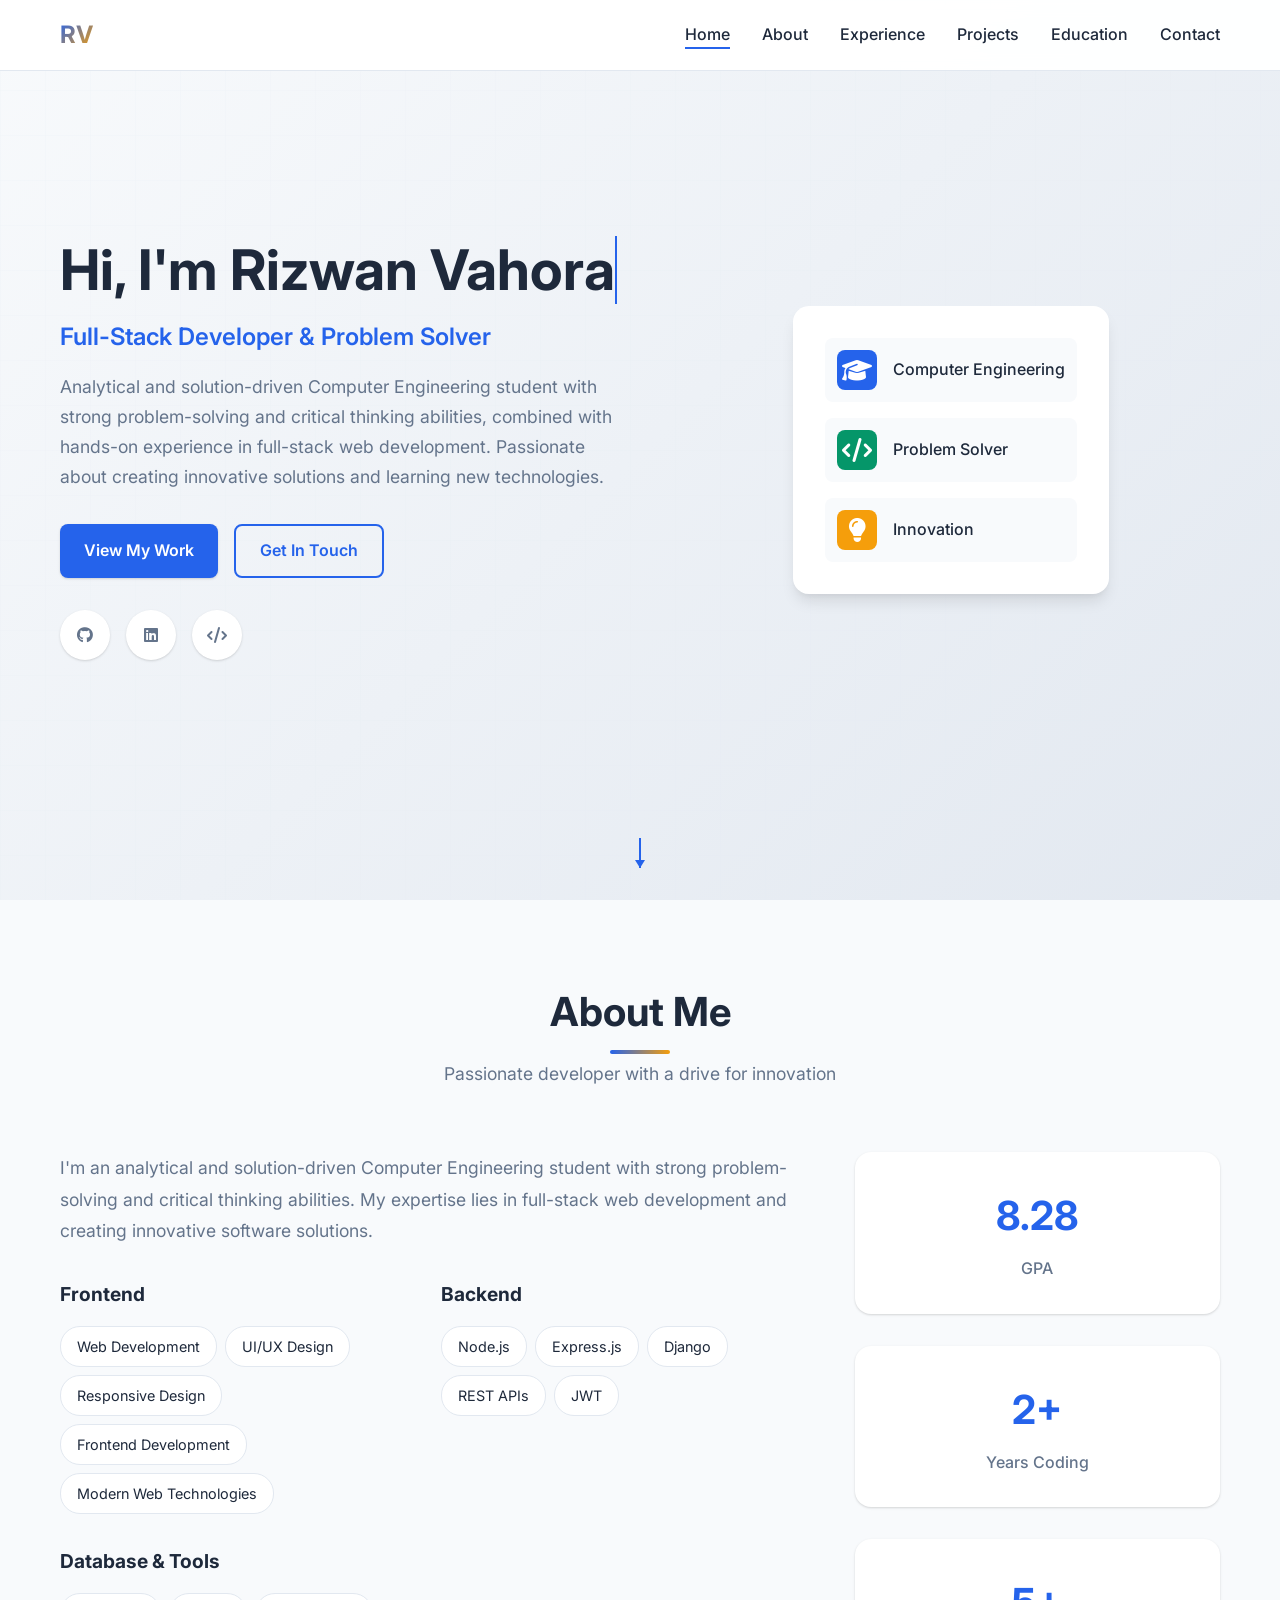
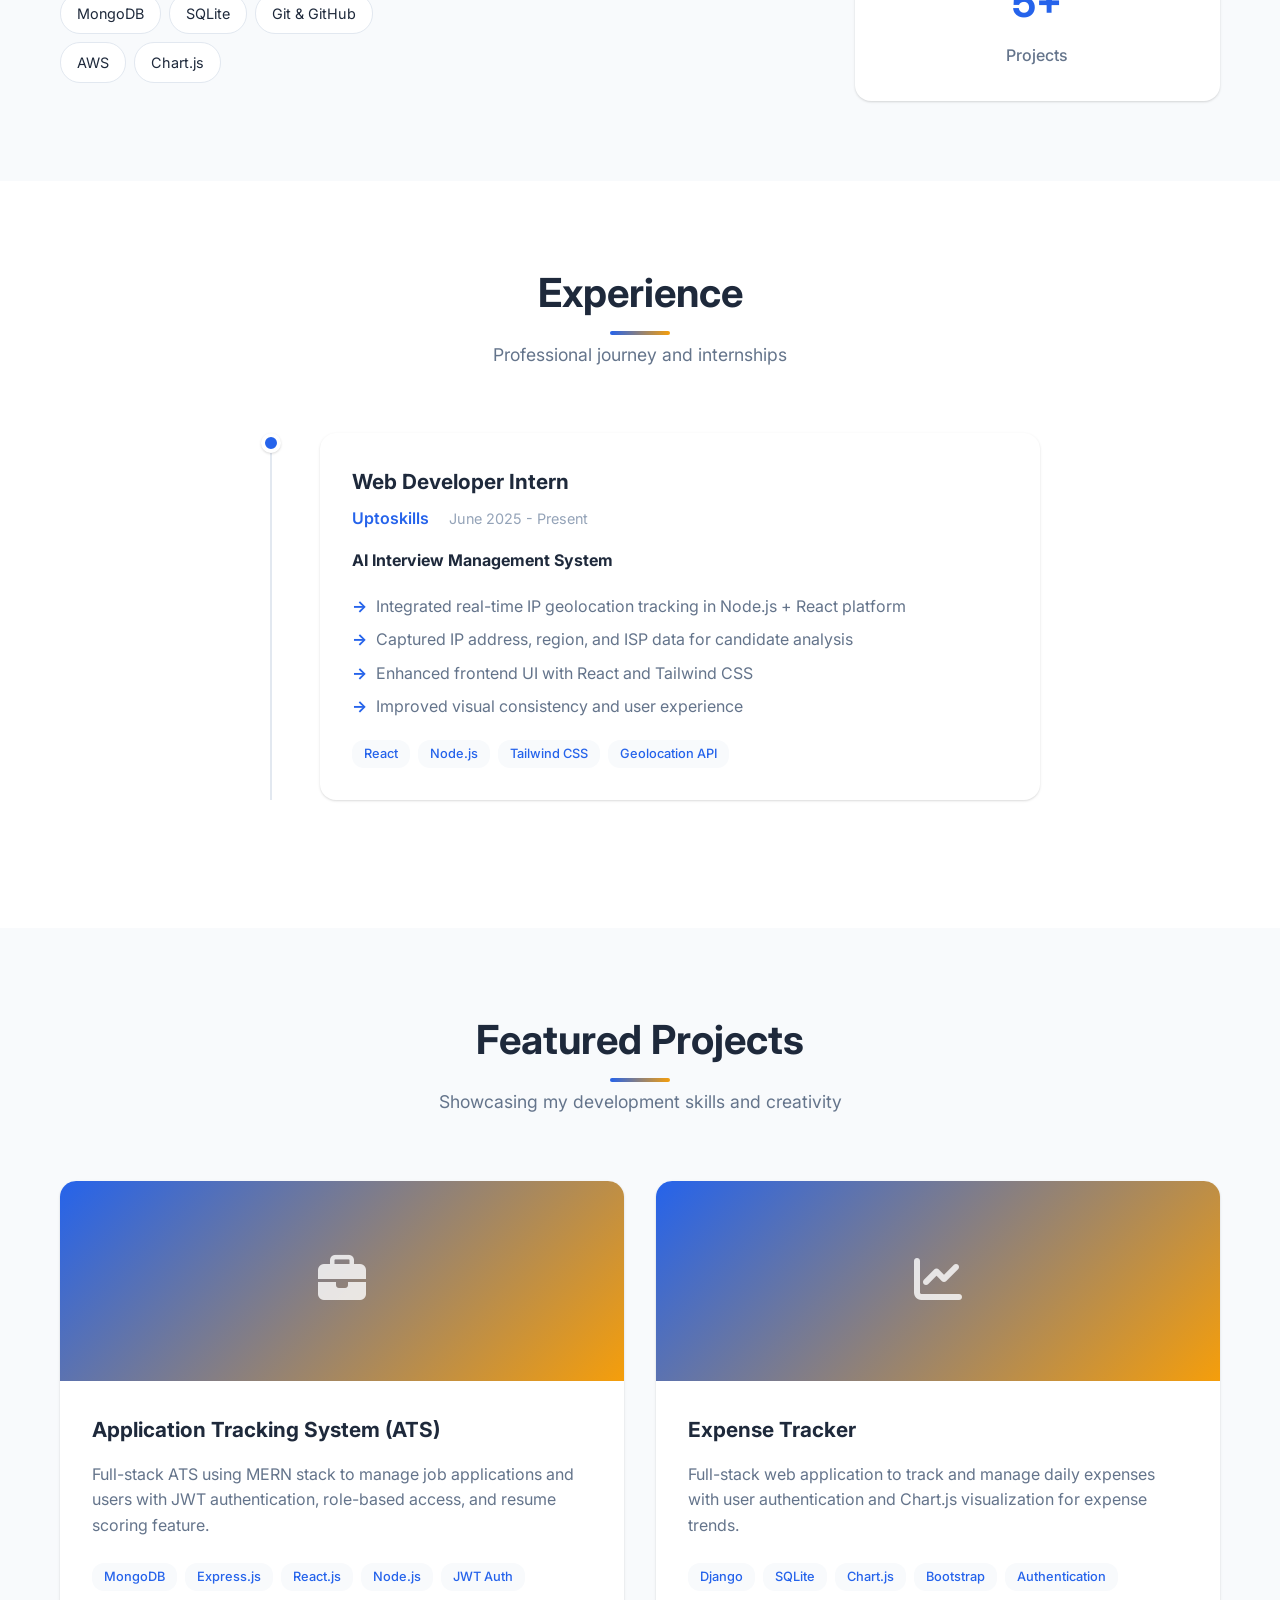
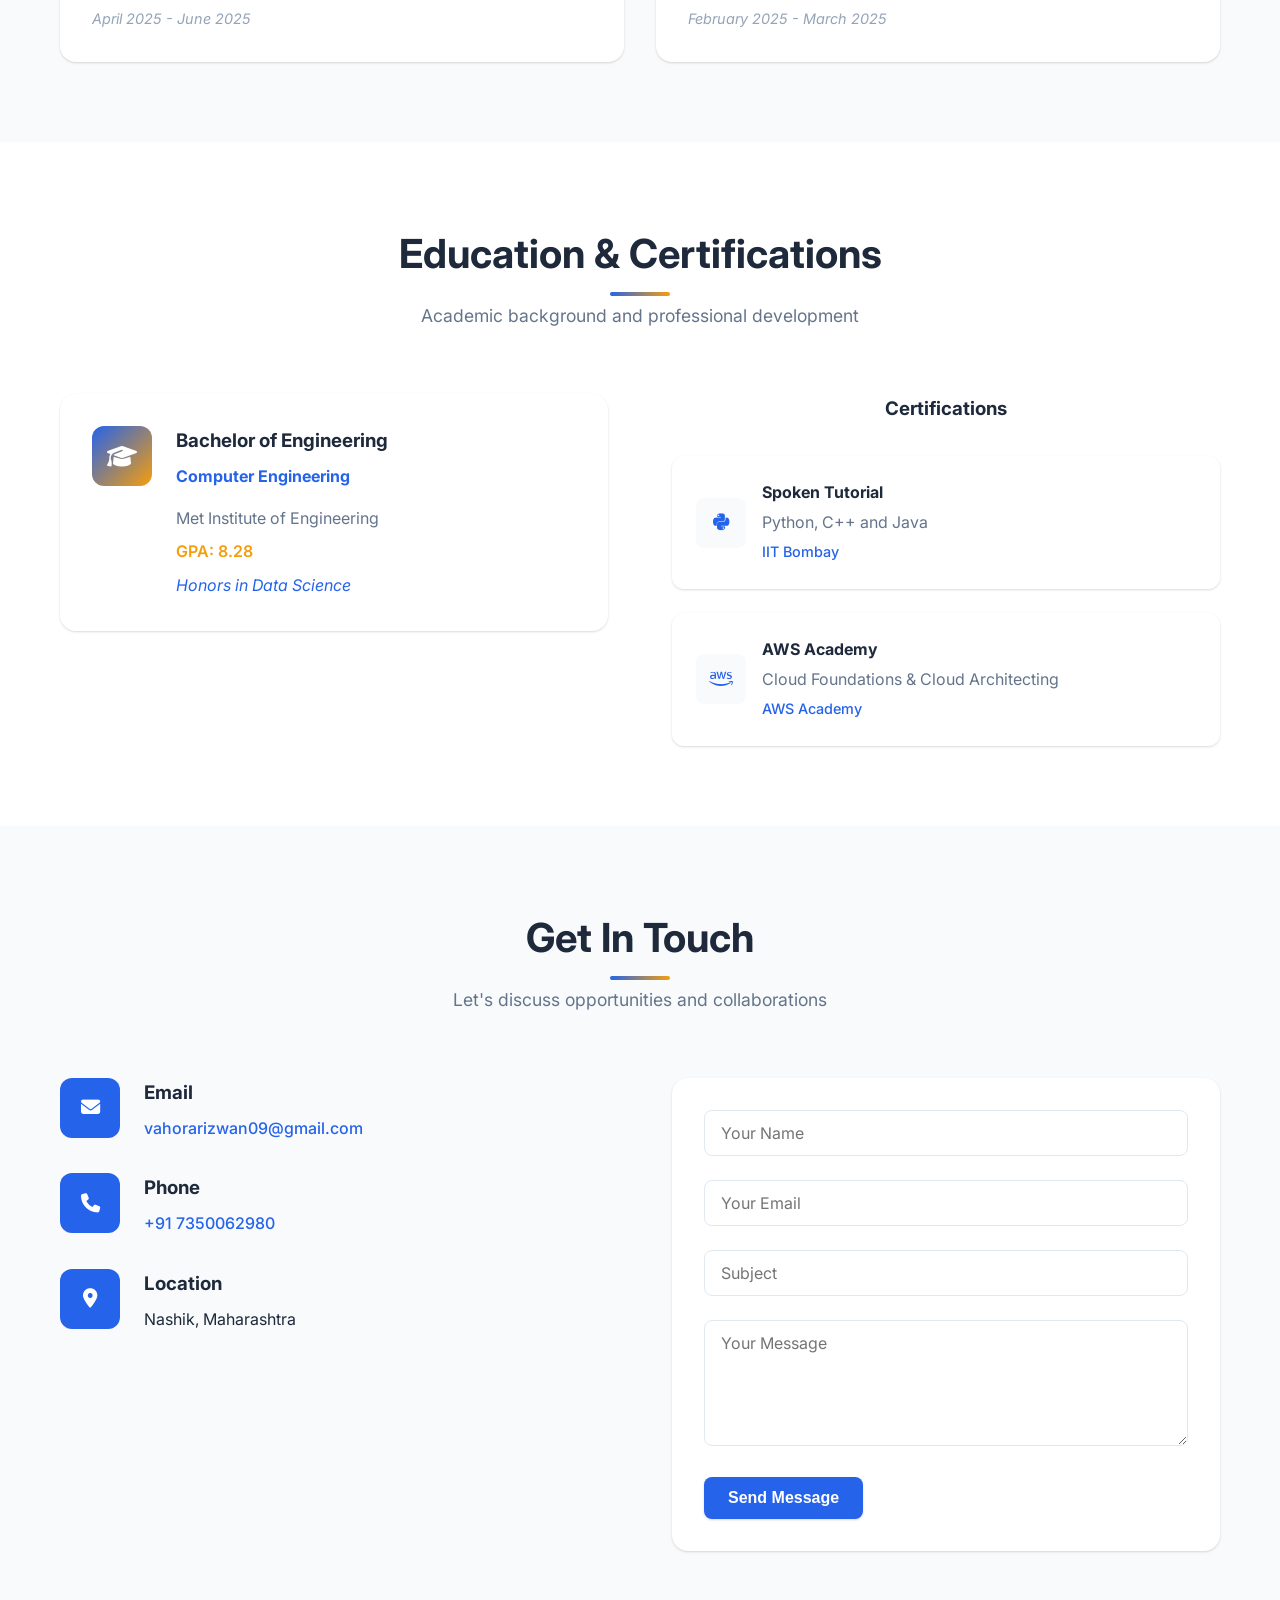
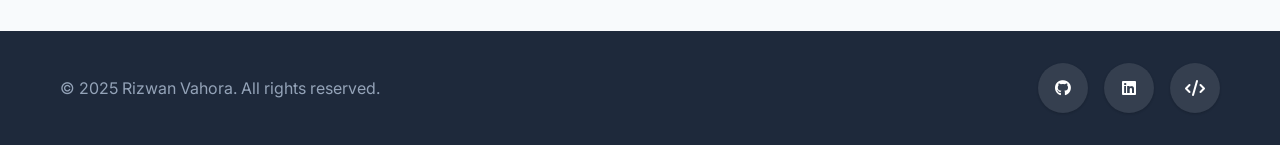
==== index.html @ 58041f6b "Portfolio" ====
<!DOCTYPE html>
<html lang="en">
<head>
    <meta charset="UTF-8">
    <meta name="viewport" content="width=device-width, initial-scale=1.0">
    <title>Rizwan Vahora - Portfolio</title>
    <link rel="stylesheet" href="styles.css">
    <link href="https://cdnjs.cloudflare.com/ajax/libs/font-awesome/6.4.0/css/all.min.css" rel="stylesheet">
    <link href="https://fonts.googleapis.com/css2?family=Inter:wght@300;400;500;600;700&display=swap" rel="stylesheet">
</head>
<body>
    <!-- Navigation -->
    <nav class="navbar" id="navbar">
        <div class="nav-container">
            <div class="nav-logo">
                <span class="logo-text">RV</span>
            </div>
            <ul class="nav-menu" id="nav-menu">
                <li><a href="#hero" class="nav-link">Home</a></li>
                <li><a href="#about" class="nav-link">About</a></li>
                <li><a href="#experience" class="nav-link">Experience</a></li>
                <li><a href="#projects" class="nav-link">Projects</a></li>
                <li><a href="#education" class="nav-link">Education</a></li>
                <li><a href="#contact" class="nav-link">Contact</a></li>
            </ul>
            <div class="hamburger" id="hamburger">
                <span></span>
                <span></span>
                <span></span>
            </div>
        </div>
    </nav>

    <!-- Hero Section -->
    <section id="hero" class="hero">
        <div class="hero-container">
            <div class="hero-content">
                <h1 class="hero-title">
                    <span class="typing-animation">Hi, I'm Rizwan Vahora</span>
                </h1>
                <p class="hero-subtitle">Full-Stack Developer & Problem Solver</p>
                <p class="hero-description">
                    Analytical and solution-driven Computer Engineering student with strong problem-solving and critical thinking abilities, combined with hands-on experience in full-stack web development. Passionate about creating innovative solutions and learning new technologies.
                </p>
                <div class="hero-buttons">
                    <a href="#projects" class="btn btn-primary">View My Work</a>
                    <a href="#contact" class="btn btn-secondary">Get In Touch</a>
                </div>
                <div class="hero-social">
                    <a href="https://github.com/Rprog-06" target="_blank" class="social-link">
                        <i class="fab fa-github"></i>
                    </a>
                    <a href="https://linkedin.com/in/rizwan-vahora-268037298" target="_blank" class="social-link">
                        <i class="fab fa-linkedin"></i>
                    </a>
                    <a href="https://leetcode.com/u/Rizwan2004/" target="_blank" class="social-link">
                        <i class="fas fa-code"></i>
                    </a>
                </div>
            </div>
            <div class="hero-visual">
                <div class="floating-card">
                    <div class="card-content">
                        <div class="achievement-item">
                            <span class="achievement-icon">
                                <i class="fas fa-graduation-cap"></i>
                            </span>
                            <span>Computer Engineering</span>
                        </div>
                        <div class="achievement-item">
                            <span class="achievement-icon">
                                <i class="fas fa-code"></i>
                            </span>
                            <span>Problem Solver</span>
                        </div>
                        <div class="achievement-item">
                            <span class="achievement-icon">
                                <i class="fas fa-lightbulb"></i>
                            </span>
                            <span>Innovation</span>
                        </div>
                    </div>
                </div>
            </div>
        </div>
        <div class="scroll-indicator">
            <div class="scroll-arrow"></div>
        </div>
    </section>

    <!-- About Section -->
    <section id="about" class="about">
        <div class="container">
            <div class="section-header">
                <h2 class="section-title">About Me</h2>
                <p class="section-subtitle">Passionate developer with a drive for innovation</p>
            </div>
            <div class="about-content">
                <div class="about-text">
                    <p class="about-description">
                        I'm an analytical and solution-driven Computer Engineering student with strong 
                        problem-solving and critical thinking abilities. My expertise lies in full-stack 
                        web development and creating innovative software solutions.
                    </p>
                    <div class="skills-grid">
                        <div class="skill-category">
                            <h3>Frontend</h3>
                            <div class="skill-tags">
                                <span class="skill-tag">Web Development</span>
                                <span class="skill-tag">UI/UX Design</span>
                                <span class="skill-tag">Responsive Design</span>
                                <span class="skill-tag">Frontend Development</span>
                                <span class="skill-tag">Modern Web Technologies</span>
                            </div>
                        </div>
                        <div class="skill-category">
                            <h3>Backend</h3>
                            <div class="skill-tags">
                                <span class="skill-tag">Node.js</span>
                                <span class="skill-tag">Express.js</span>
                                <span class="skill-tag">Django</span>
                                <span class="skill-tag">REST APIs</span>
                                <span class="skill-tag">JWT</span>
                            </div>
                        </div>
                        <div class="skill-category">
                            <h3>Database & Tools</h3>
                            <div class="skill-tags">
                                <span class="skill-tag">MongoDB</span>
                                <span class="skill-tag">SQLite</span>
                                <span class="skill-tag">Git & GitHub</span>
                                <span class="skill-tag">AWS</span>
                                <span class="skill-tag">Chart.js</span>
                            </div>
                        </div>
                    </div>
                </div>
                <div class="about-stats">
                    <div class="stat-item">
                        <div class="stat-number">8.28</div>
                        <div class="stat-label">GPA</div>
                    </div>
                    <div class="stat-item">
                        <div class="stat-number">2+</div>
                        <div class="stat-label">Years Coding</div>
                    </div>
                    <div class="stat-item">
                        <div class="stat-number">5+</div>
                        <div class="stat-label">Projects</div>
                    </div>
                </div>
            </div>
        </div>
    </section>

    <!-- Experience Section -->
    <section id="experience" class="experience">
        <div class="container">
            <div class="section-header">
                <h2 class="section-title">Experience</h2>
                <p class="section-subtitle">Professional journey and internships</p>
            </div>
            <div class="timeline">
                <div class="timeline-item">
                    <div class="timeline-dot"></div>
                    <div class="timeline-content">
                        <div class="timeline-header">
                            <h3>Web Developer Intern</h3>
                            <span class="timeline-company">Uptoskills</span>
                            <span class="timeline-date">June 2025 - Present</span>
                        </div>
                        <div class="timeline-project">
                            <h4>AI Interview Management System</h4>
                            <ul class="timeline-achievements">
                                <li>Integrated real-time IP geolocation tracking in Node.js + React platform</li>
                                <li>Captured IP address, region, and ISP data for candidate analysis</li>
                                <li>Enhanced frontend UI with React and Tailwind CSS</li>
                                <li>Improved visual consistency and user experience</li>
                            </ul>
                        </div>
                        <div class="timeline-tech">
                            <span class="tech-tag">React</span>
                            <span class="tech-tag">Node.js</span>
                            <span class="tech-tag">Tailwind CSS</span>
                            <span class="tech-tag">Geolocation API</span>
                        </div>
                    </div>
                </div>
            </div>
        </div>
    </section>

    <!-- Projects Section -->
    <section id="projects" class="projects">
        <div class="container">
            <div class="section-header">
                <h2 class="section-title">Featured Projects</h2>
                <p class="section-subtitle">Showcasing my development skills and creativity</p>
            </div>
            <div class="projects-grid">
                <div class="project-card">
                    <div class="project-image">
                        <div class="project-overlay">
                            <div class="project-links">
                                <a href="https://github.com/Rprog-06/ATS-MERN-PROJECT" target="_blank" class="project-link">
                                    <i class="fab fa-github"></i>
                                </a>
                                <a href="#" class="project-link">
                                    <i class="fas fa-external-link-alt"></i>
                                </a>
                            </div>
                        </div>
                        <div class="project-placeholder">
                            <i class="fas fa-briefcase"></i>
                        </div>
                    </div>
                    <div class="project-content">
                        <h3 class="project-title">Application Tracking System (ATS)</h3>
                        <p class="project-description">
                            Full-stack ATS using MERN stack to manage job applications and users with 
                            JWT authentication, role-based access, and resume scoring feature.
                        </p>
                        <div class="project-features">
                            <span class="feature-tag">MongoDB</span>
                            <span class="feature-tag">Express.js</span>
                            <span class="feature-tag">React.js</span>
                            <span class="feature-tag">Node.js</span>
                            <span class="feature-tag">JWT Auth</span>
                        </div>
                        <div class="project-date">April 2025 - June 2025</div>
                    </div>
                </div>

                <div class="project-card">
                    <div class="project-image">
                        <div class="project-overlay">
                            <div class="project-links">
                                <a href="https://github.com/Rprog-06/Expense-Tracker" target="_blank" class="project-link">
                                    <i class="fab fa-github"></i>
                                </a>
                                <a href="#" class="project-link">
                                    <i class="fas fa-external-link-alt"></i>
                                </a>
                            </div>
                        </div>
                        <div class="project-placeholder">
                            <i class="fas fa-chart-line"></i>
                        </div>
                    </div>
                    <div class="project-content">
                        <h3 class="project-title">Expense Tracker</h3>
                        <p class="project-description">
                            Full-stack web application to track and manage daily expenses with user 
                            authentication and Chart.js visualization for expense trends.
                        </p>
                        <div class="project-features">
                            <span class="feature-tag">Django</span>
                            <span class="feature-tag">SQLite</span>
                            <span class="feature-tag">Chart.js</span>
                            <span class="feature-tag">Bootstrap</span>
                            <span class="feature-tag">Authentication</span>
                        </div>
                        <div class="project-date">February 2025 - March 2025</div>
                    </div>
                </div>
            </div>
        </div>
    </section>

    <!-- Education Section -->
    <section id="education" class="education">
        <div class="container">
            <div class="section-header">
                <h2 class="section-title">Education & Certifications</h2>
                <p class="section-subtitle">Academic background and professional development</p>
            </div>
            <div class="education-content">
                <div class="education-main">
                    <div class="education-card">
                        <div class="education-icon">
                            <i class="fas fa-graduation-cap"></i>
                        </div>
                        <div class="education-info">
                            <h3>Bachelor of Engineering</h3>
                            <h4>Computer Engineering</h4>
                            <p class="education-school">Met Institute of Engineering</p>
                            <p class="education-gpa">GPA: 8.28</p>
                            <p class="education-honors">Honors in Data Science</p>
                        </div>
                    </div>
                </div>
                <div class="certifications">
                    <h3>Certifications</h3>
                    <div class="certifications-grid">
                        <div class="cert-item">
                            <div class="cert-icon">
                                <i class="fab fa-python"></i>
                            </div>
                            <div class="cert-info">
                                <h4>Spoken Tutorial</h4>
                                <p>Python, C++ and Java</p>
                                <span class="cert-issuer">IIT Bombay</span>
                            </div>
                        </div>
                        <div class="cert-item">
                            <div class="cert-icon">
                                <i class="fab fa-aws"></i>
                            </div>
                            <div class="cert-info">
                                <h4>AWS Academy</h4>
                                <p>Cloud Foundations & Cloud Architecting</p>
                                <span class="cert-issuer">AWS Academy</span>
                            </div>
                        </div>
                    </div>
                </div>
            </div>
        </div>
    </section>

    <!-- Contact Section -->
    <section id="contact" class="contact">
        <div class="container">
            <div class="section-header">
                <h2 class="section-title">Get In Touch</h2>
                <p class="section-subtitle">Let's discuss opportunities and collaborations</p>
            </div>
            <div class="contact-content">
                <div class="contact-info">
                    <div class="contact-item">
                        <div class="contact-icon">
                            <i class="fas fa-envelope"></i>
                        </div>
                        <div class="contact-details">
                            <h3>Email</h3>
                            <a href="mailto:vahorarizwan09@gmail.com">vahorarizwan09@gmail.com</a>
                        </div>
                    </div>
                    <div class="contact-item">
                        <div class="contact-icon">
                            <i class="fas fa-phone"></i>
                        </div>
                        <div class="contact-details">
                            <h3>Phone</h3>
                            <a href="tel:+917350062980">+91 7350062980</a>
                        </div>
                    </div>
                    <div class="contact-item">
                        <div class="contact-icon">
                            <i class="fas fa-map-marker-alt"></i>
                        </div>
                        <div class="contact-details">
                            <h3>Location</h3>
                            <p>Nashik, Maharashtra</p>
                        </div>
                    </div>
                </div>
                <div class="contact-form">
                    <form id="contactForm">
                        <div class="form-group">
                            <input type="text" id="name" name="name" placeholder="Your Name" required>
                        </div>
                        <div class="form-group">
                            <input type="email" id="email" name="email" placeholder="Your Email" required>
                        </div>
                        <div class="form-group">
                            <input type="text" id="subject" name="subject" placeholder="Subject" required>
                        </div>
                        <div class="form-group">
                            <textarea id="message" name="message" placeholder="Your Message" rows="5" required></textarea>
                        </div>
                        <button type="submit" class="btn btn-primary">Send Message</button>
                    </form>
                </div>
            </div>
        </div>
    </section>

    <!-- Footer -->
    <footer class="footer">
        <div class="container">
            <div class="footer-content">
                <div class="footer-text">
                    <p>&copy; 2025 Rizwan Vahora. All rights reserved.</p>
                </div>
                <div class="footer-social">
                    <a href="https://github.com/Rprog-06" target="_blank" class="social-link">
                        <i class="fab fa-github"></i>
                    </a>
                    <a href="https://linkedin.com/in/rizwan-vahora-268037298" target="_blank" class="social-link">
                        <i class="fab fa-linkedin"></i>
                    </a>
                    <a href="https://leetcode.com/u/Rizwan2004/" target="_blank" class="social-link">
                        <i class="fas fa-code"></i>
                    </a>
                </div>
            </div>
        </div>
    </footer>

    <script src="script.js"></script>
</body>
</html>
---- styles.css ----
/* Reset and Base Styles */
* {
    margin: 0;
    padding: 0;
    box-sizing: border-box;
}

:root {
    --primary-color: #2563eb;
    --primary-dark: #1d4ed8;
    --secondary-color: #64748b;
    --accent-color: #f59e0b;
    --text-primary: #1e293b;
    --text-secondary: #64748b;
    --text-light: #94a3b8;
    --background: #ffffff;
    --surface: #f8fafc;
    --surface-elevated: #ffffff;
    --border-color: #e2e8f0;
    --shadow: 0 1px 3px 0 rgba(0, 0, 0, 0.1), 0 1px 2px 0 rgba(0, 0, 0, 0.06);
    --shadow-lg: 0 10px 15px -3px rgba(0, 0, 0, 0.1), 0 4px 6px -2px rgba(0, 0, 0, 0.05);
}

body {
    font-family: 'Inter', sans-serif;
    line-height: 1.6;
    color: var(--text-primary);
    background-color: var(--background);
    overflow-x: hidden;
}

html {
    scroll-behavior: smooth;
}

.container {
    max-width: 1200px;
    margin: 0 auto;
    padding: 0 20px;
}

/* Navigation */
.navbar {
    position: fixed;
    top: 0;
    left: 0;
    right: 0;
    z-index: 1000;
    background: rgba(255, 255, 255, 0.95);
    backdrop-filter: blur(10px);
    border-bottom: 1px solid var(--border-color);
    transition: all 0.3s ease;
}

.navbar.scrolled {
    background: rgba(255, 255, 255, 0.98);
    box-shadow: var(--shadow-lg);
}

.nav-container {
    max-width: 1200px;
    margin: 0 auto;
    padding: 0 20px;
    display: flex;
    justify-content: space-between;
    align-items: center;
    height: 70px;
}

.nav-logo {
    font-size: 1.5rem;
    font-weight: 700;
}

.logo-text {
    background: linear-gradient(135deg, var(--primary-color), var(--accent-color));
    -webkit-background-clip: text;
    -webkit-text-fill-color: transparent;
    background-clip: text;
}

.nav-menu {
    display: flex;
    list-style: none;
    gap: 2rem;
}

.nav-link {
    text-decoration: none;
    color: var(--text-primary);
    font-weight: 500;
    transition: color 0.3s ease;
    position: relative;
}

.nav-link:hover {
    color: var(--primary-color);
}

.nav-link::after {
    content: '';
    position: absolute;
    bottom: -5px;
    left: 0;
    width: 0;
    height: 2px;
    background: var(--primary-color);
    transition: width 0.3s ease;
}

.nav-link:hover::after,
.nav-link.active::after {
    width: 100%;
}

.hamburger {
    display: none;
    flex-direction: column;
    cursor: pointer;
    gap: 4px;
}

.hamburger span {
    width: 25px;
    height: 3px;
    background: var(--text-primary);
    transition: all 0.3s ease;
}

.hamburger.active span:nth-child(1) {
    transform: rotate(45deg) translate(5px, 5px);
}

.hamburger.active span:nth-child(2) {
    opacity: 0;
}

.hamburger.active span:nth-child(3) {
    transform: rotate(-45deg) translate(7px, -6px);
}

/* Hero Section */
.hero {
    min-height: 100vh;
    display: flex;
    align-items: center;
    position: relative;
    background: linear-gradient(135deg, #f8fafc 0%, #e2e8f0 100%);
    overflow: hidden;
}

.hero::before {
    content: '';
    position: absolute;
    top: 0;
    left: 0;
    right: 0;
    bottom: 0;
    background: url('data:image/svg+xml,<svg xmlns="http://www.w3.org/2000/svg" viewBox="0 0 1000 1000"><defs><pattern id="grid" width="50" height="50" patternUnits="userSpaceOnUse"><path d="M 50 0 L 0 0 0 50" fill="none" stroke="%23e2e8f0" stroke-width="1" opacity="0.3"/></pattern></defs><rect width="100%" height="100%" fill="url(%23grid)"/></svg>');
    animation: float 20s ease-in-out infinite;
}

@keyframes float {
    0%, 100% { transform: translateY(0px) rotate(0deg); }
    50% { transform: translateY(-20px) rotate(0.5deg); }
}

.hero-container {
    max-width: 1200px;
    margin: 0 auto;
    padding: 0 20px;
    display: grid;
    grid-template-columns: 1fr 1fr;
    gap: 4rem;
    align-items: center;
    position: relative;
    z-index: 1;
}

.hero-content {
    animation: slideInLeft 1s ease-out;
}

@keyframes slideInLeft {
    from {
        opacity: 0;
        transform: translateX(-50px);
    }
    to {
        opacity: 1;
        transform: translateX(0);
    }
}

.hero-title {
    font-size: 3.5rem;
    font-weight: 700;
    line-height: 1.1;
    margin-bottom: 1rem;
    color: var(--text-primary);
}

.typing-animation {
    border-right: 2px solid var(--primary-color);
    animation: typing 3s steps(20), blink 1s infinite;
    white-space: nowrap;
    overflow: hidden;
}

@keyframes typing {
    from { width: 0; }
    to { width: 100%; }
}

@keyframes blink {
    0%, 50% { border-color: var(--primary-color); }
    51%, 100% { border-color: transparent; }
}

.hero-subtitle {
    font-size: 1.5rem;
    color: var(--primary-color);
    margin-bottom: 1rem;
    font-weight: 600;
}

.hero-description {
    font-size: 1.1rem;
    color: var(--text-secondary);
    margin-bottom: 2rem;
    line-height: 1.7;
}

.hero-buttons {
    display: flex;
    gap: 1rem;
    margin-bottom: 2rem;
}

.btn {
    padding: 12px 24px;
    border-radius: 8px;
    text-decoration: none;
    font-weight: 600;
    transition: all 0.3s ease;
    display: inline-flex;
    align-items: center;
    gap: 8px;
    border: none;
    cursor: pointer;
    font-size: 1rem;
}

.btn-primary {
    background: var(--primary-color);
    color: white;
    box-shadow: var(--shadow);
}

.btn-primary:hover {
    background: var(--primary-dark);
    transform: translateY(-2px);
    box-shadow: var(--shadow-lg);
}

.btn-secondary {
    background: transparent;
    color: var(--primary-color);
    border: 2px solid var(--primary-color);
}

.btn-secondary:hover {
    background: var(--primary-color);
    color: white;
    transform: translateY(-2px);
}

.hero-social {
    display: flex;
    gap: 1rem;
}

.social-link {
    width: 50px;
    height: 50px;
    border-radius: 50%;
    background: var(--surface-elevated);
    display: flex;
    align-items: center;
    justify-content: center;
    color: var(--text-secondary);
    text-decoration: none;
    transition: all 0.3s ease;
    box-shadow: var(--shadow);
}

.social-link:hover {
    background: var(--primary-color);
    color: white;
    transform: translateY(-2px) scale(1.1);
}

.hero-visual {
    display: flex;
    justify-content: center;
    align-items: center;
    position: relative;
    animation: slideInRight 1s ease-out;
}

@keyframes slideInRight {
    from {
        opacity: 0;
        transform: translateX(50px);
    }
    to {
        opacity: 1;
        transform: translateX(0);
    }
}

.floating-card {
    background: white;
    padding: 2rem;
    border-radius: 16px;
    box-shadow: var(--shadow-lg);
    animation: floatCard 6s ease-in-out infinite;
    position: relative;
}

@keyframes floatCard {
    0%, 100% { transform: translateY(0px) rotate(0deg); }
    33% { transform: translateY(-20px) rotate(1deg); }
    66% { transform: translateY(-10px) rotate(-1deg); }
}

.card-content {
    display: flex;
    flex-direction: column;
    gap: 1rem;
}

.achievement-item {
    display: flex;
    align-items: center;
    gap: 1rem;
    padding: 0.75rem;
    background: var(--surface);
    border-radius: 8px;
    transition: transform 0.3s ease;
}

.achievement-item:hover {
    transform: scale(1.05);
}

.achievement-icon {
    font-size: 1.5rem;
    width: 40px;
    height: 40px;
    display: flex;
    align-items: center;
    justify-content: center;
    border-radius: 8px;
    color: white;
}

.achievement-item:nth-child(1) .achievement-icon {
    background: #2563eb;
}

.achievement-item:nth-child(2) .achievement-icon {
    background: #059669;
}

.achievement-item:nth-child(3) .achievement-icon {
    background: #f59e0b;
}

.skill-item {
    display: flex;
    align-items: center;
    gap: 1rem;
    padding: 0.75rem;
    background: var(--surface);
    border-radius: 8px;
    transition: transform 0.3s ease;
}

.skill-item:hover {
    transform: scale(1.05);
}

.skill-icon {
    font-size: 1.5rem;
    width: 40px;
    height: 40px;
    display: flex;
    align-items: center;
    justify-content: center;
    border-radius: 8px;
    color: white;
}

.achievement-item span:last-child {
    font-weight: 500;
    color: var(--text-primary);
}

.skill-item span:last-child {
    font-weight: 500;
    color: var(--text-primary);
}

.scroll-indicator {
    position: absolute;
    bottom: 2rem;
    left: 50%;
    transform: translateX(-50%);
    animation: bounce 2s infinite;
}

@keyframes bounce {
    0%, 20%, 50%, 80%, 100% { transform: translateX(-50%) translateY(0); }
    40% { transform: translateX(-50%) translateY(-10px); }
    60% { transform: translateX(-50%) translateY(-5px); }
}

.scroll-arrow {
    width: 2px;
    height: 30px;
    background: var(--primary-color);
    position: relative;
}

.scroll-arrow::after {
    content: '';
    position: absolute;
    bottom: 0;
    left: 50%;
    transform: translateX(-50%);
    width: 0;
    height: 0;
    border-left: 5px solid transparent;
    border-right: 5px solid transparent;
    border-top: 8px solid var(--primary-color);
}

/* Section Styles */
section {
    padding: 5rem 0;
    position: relative;
}

.section-header {
    text-align: center;
    margin-bottom: 4rem;
    animation: fadeInUp 0.8s ease-out;
}

@keyframes fadeInUp {
    from {
        opacity: 0;
        transform: translateY(30px);
    }
    to {
        opacity: 1;
        transform: translateY(0);
    }
}

.section-title {
    font-size: 2.5rem;
    font-weight: 700;
    margin-bottom: 1rem;
    color: var(--text-primary);
    position: relative;
}

.section-title::after {
    content: '';
    position: absolute;
    bottom: -10px;
    left: 50%;
    transform: translateX(-50%);
    width: 60px;
    height: 4px;
    background: linear-gradient(90deg, var(--primary-color), var(--accent-color));
    border-radius: 2px;
}

.section-subtitle {
    font-size: 1.1rem;
    color: var(--text-secondary);
    max-width: 600px;
    margin: 0 auto;
}

/* About Section */
.about {
    background: var(--surface);
}

.about-content {
    display: grid;
    grid-template-columns: 2fr 1fr;
    gap: 4rem;
    align-items: start;
}

.about-description {
    font-size: 1.1rem;
    color: var(--text-secondary);
    margin-bottom: 2rem;
    line-height: 1.8;
}

.skills-grid {
    display: grid;
    grid-template-columns: repeat(auto-fit, minmax(250px, 1fr));
    gap: 2rem;
}

.skill-category h3 {
    color: var(--text-primary);
    margin-bottom: 1rem;
    font-size: 1.2rem;
}

.skill-tags {
    display: flex;
    flex-wrap: wrap;
    gap: 0.5rem;
}

.skill-tag {
    background: white;
    color: var(--text-primary);
    padding: 0.5rem 1rem;
    border-radius: 20px;
    font-size: 0.9rem;
    border: 1px solid var(--border-color);
    transition: all 0.3s ease;
}

.skill-tag:hover {
    background: var(--primary-color);
    color: white;
    transform: translateY(-2px);
}

.about-stats {
    display: flex;
    flex-direction: column;
    gap: 2rem;
}

.stat-item {
    text-align: center;
    padding: 2rem;
    background: white;
    border-radius: 16px;
    box-shadow: var(--shadow);
    transition: transform 0.3s ease;
}

.stat-item:hover {
    transform: translateY(-5px);
}

.stat-number {
    font-size: 2.5rem;
    font-weight: 700;
    color: var(--primary-color);
    margin-bottom: 0.5rem;
}

.stat-label {
    color: var(--text-secondary);
    font-weight: 500;
}

/* Experience Section */
.timeline {
    position: relative;
    max-width: 800px;
    margin: 0 auto;
}

.timeline::before {
    content: '';
    position: absolute;
    left: 30px;
    top: 0;
    bottom: 0;
    width: 2px;
    background: var(--border-color);
}

.timeline-item {
    position: relative;
    margin-bottom: 3rem;
    padding-left: 80px;
}

.timeline-dot {
    position: absolute;
    left: 21px;
    top: 0;
    width: 20px;
    height: 20px;
    background: var(--primary-color);
    border-radius: 50%;
    border: 4px solid white;
    box-shadow: var(--shadow);
}

.timeline-content {
    background: white;
    padding: 2rem;
    border-radius: 16px;
    box-shadow: var(--shadow);
    transition: all 0.3s ease;
}

.timeline-content:hover {
    transform: translateY(-5px);
    box-shadow: var(--shadow-lg);
}

.timeline-header {
    margin-bottom: 1rem;
}

.timeline-header h3 {
    color: var(--text-primary);
    font-size: 1.3rem;
    margin-bottom: 0.5rem;
}

.timeline-company {
    color: var(--primary-color);
    font-weight: 600;
    margin-right: 1rem;
}

.timeline-date {
    color: var(--text-light);
    font-size: 0.9rem;
}

.timeline-project h4 {
    color: var(--text-primary);
    margin-bottom: 1rem;
}

.timeline-achievements {
    list-style: none;
    margin-bottom: 1rem;
}

.timeline-achievements li {
    padding: 0.25rem 0;
    color: var(--text-secondary);
    position: relative;
    padding-left: 1.5rem;
}

.timeline-achievements li::before {
    content: '→';
    position: absolute;
    left: 0;
    color: var(--primary-color);
    font-weight: bold;
}

.timeline-tech {
    display: flex;
    flex-wrap: wrap;
    gap: 0.5rem;
}

.tech-tag {
    background: var(--surface);
    color: var(--primary-color);
    padding: 0.25rem 0.75rem;
    border-radius: 12px;
    font-size: 0.8rem;
    font-weight: 500;
}

/* Projects Section */
.projects {
    background: var(--surface);
}

.projects-grid {
    display: grid;
    grid-template-columns: repeat(auto-fit, minmax(350px, 1fr));
    gap: 2rem;
}

.project-card {
    background: white;
    border-radius: 16px;
    overflow: hidden;
    box-shadow: var(--shadow);
    transition: all 0.3s ease;
    animation: fadeInUp 0.6s ease-out;
}

.project-card:hover {
    transform: translateY(-10px);
    box-shadow: var(--shadow-lg);
}

.project-image {
    position: relative;
    height: 200px;
    background: linear-gradient(135deg, var(--primary-color), var(--accent-color));
    display: flex;
    align-items: center;
    justify-content: center;
    overflow: hidden;
}

.project-placeholder {
    font-size: 3rem;
    color: white;
    opacity: 0.8;
}

.project-overlay {
    position: absolute;
    top: 0;
    left: 0;
    right: 0;
    bottom: 0;
    background: rgba(0, 0, 0, 0.8);
    display: flex;
    align-items: center;
    justify-content: center;
    opacity: 0;
    transition: opacity 0.3s ease;
}

.project-card:hover .project-overlay {
    opacity: 1;
}

.project-links {
    display: flex;
    gap: 1rem;
}

.project-link {
    width: 50px;
    height: 50px;
    background: white;
    border-radius: 50%;
    display: flex;
    align-items: center;
    justify-content: center;
    color: var(--primary-color);
    text-decoration: none;
    transition: all 0.3s ease;
}

.project-link:hover {
    background: var(--primary-color);
    color: white;
    transform: scale(1.1);
}

.project-content {
    padding: 2rem;
}

.project-title {
    color: var(--text-primary);
    margin-bottom: 1rem;
    font-size: 1.3rem;
}

.project-description {
    color: var(--text-secondary);
    margin-bottom: 1.5rem;
    line-height: 1.6;
}

.project-features {
    display: flex;
    flex-wrap: wrap;
    gap: 0.5rem;
    margin-bottom: 1rem;
}

.feature-tag {
    background: var(--surface);
    color: var(--primary-color);
    padding: 0.25rem 0.75rem;
    border-radius: 12px;
    font-size: 0.8rem;
    font-weight: 500;
}

.project-date {
    color: var(--text-light);
    font-size: 0.9rem;
    font-style: italic;
}

/* Education Section */
.education-content {
    display: grid;
    grid-template-columns: 1fr 1fr;
    gap: 4rem;
}

.education-card {
    background: white;
    padding: 2rem;
    border-radius: 16px;
    box-shadow: var(--shadow);
    display: flex;
    gap: 1.5rem;
    align-items: flex-start;
    transition: transform 0.3s ease;
}

.education-card:hover {
    transform: translateY(-5px);
}

.education-icon {
    width: 60px;
    height: 60px;
    background: linear-gradient(135deg, var(--primary-color), var(--accent-color));
    border-radius: 12px;
    display: flex;
    align-items: center;
    justify-content: center;
    font-size: 1.5rem;
    color: white;
    flex-shrink: 0;
}

.education-info h3 {
    color: var(--text-primary);
    margin-bottom: 0.5rem;
}

.education-info h4 {
    color: var(--primary-color);
    margin-bottom: 1rem;
}

.education-school {
    color: var(--text-secondary);
    margin-bottom: 0.5rem;
}

.education-gpa {
    color: var(--accent-color);
    font-weight: 600;
    margin-bottom: 0.5rem;
}

.education-honors {
    color: var(--primary-color);
    font-style: italic;
}

.certifications h3 {
    color: var(--text-primary);
    margin-bottom: 2rem;
    text-align: center;
}

.certifications-grid {
    display: flex;
    flex-direction: column;
    gap: 1.5rem;
}

.cert-item {
    background: white;
    padding: 1.5rem;
    border-radius: 12px;
    box-shadow: var(--shadow);
    display: flex;
    gap: 1rem;
    align-items: center;
    transition: transform 0.3s ease;
}

.cert-item:hover {
    transform: translateX(10px);
}

.cert-icon {
    width: 50px;
    height: 50px;
    background: var(--surface);
    border-radius: 8px;
    display: flex;
    align-items: center;
    justify-content: center;
    font-size: 1.2rem;
    color: var(--primary-color);
}

.cert-info h4 {
    color: var(--text-primary);
    margin-bottom: 0.25rem;
}

.cert-info p {
    color: var(--text-secondary);
    margin-bottom: 0.25rem;
}

.cert-issuer {
    color: var(--primary-color);
    font-size: 0.9rem;
    font-weight: 500;
}

/* Contact Section */
.contact {
    background: var(--surface);
}

.contact-content {
    display: grid;
    grid-template-columns: 1fr 1fr;
    gap: 4rem;
}

.contact-info {
    display: flex;
    flex-direction: column;
    gap: 2rem;
}

.contact-item {
    display: flex;
    gap: 1.5rem;
    align-items: flex-start;
}

.contact-icon {
    width: 60px;
    height: 60px;
    background: var(--primary-color);
    border-radius: 12px;
    display: flex;
    align-items: center;
    justify-content: center;
    font-size: 1.2rem;
    color: white;
    flex-shrink: 0;
}

.contact-details h3 {
    color: var(--text-primary);
    margin-bottom: 0.5rem;
}

.contact-details a {
    color: var(--primary-color);
    text-decoration: none;
    font-weight: 500;
}

.contact-details a:hover {
    text-decoration: underline;
}

.contact-form {
    background: white;
    padding: 2rem;
    border-radius: 16px;
    box-shadow: var(--shadow);
}

.form-group {
    margin-bottom: 1.5rem;
}

.form-group input,
.form-group textarea {
    width: 100%;
    padding: 12px 16px;
    border: 1px solid var(--border-color);
    border-radius: 8px;
    font-family: inherit;
    font-size: 1rem;
    transition: border-color 0.3s ease, box-shadow 0.3s ease;
}

.form-group input:focus,
.form-group textarea:focus {
    outline: none;
    border-color: var(--primary-color);
    box-shadow: 0 0 0 3px rgba(37, 99, 235, 0.1);
}

.form-group textarea {
    resize: vertical;
    min-height: 120px;
}

/* Footer */
.footer {
    background: var(--text-primary);
    color: white;
    padding: 2rem 0;
}

.footer-content {
    display: flex;
    justify-content: space-between;
    align-items: center;
}

.footer-text {
    color: var(--text-light);
}

.footer-social {
    display: flex;
    gap: 1rem;
}

.footer-social .social-link {
    background: rgba(255, 255, 255, 0.1);
    color: white;
}

.footer-social .social-link:hover {
    background: var(--primary-color);
}

/* Responsive Design */
@media (max-width: 768px) {
    .nav-menu {
        position: fixed;
        top: 70px;
        left: -100%;
        width: 100%;
        height: calc(100vh - 70px);
        background: white;
        flex-direction: column;
        justify-content: start;
        align-items: center;
        padding-top: 2rem;
        transition: left 0.3s ease;
        box-shadow: var(--shadow-lg);
    }

    .nav-menu.active {
        left: 0;
    }

    .hamburger {
        display: flex;
    }

    .hero-container {
        grid-template-columns: 1fr;
        text-align: center;
        gap: 2rem;
    }

    .hero-title {
        font-size: 2.5rem;
    }

    .hero-buttons {
        flex-direction: column;
        align-items: center;
    }

    .about-content {
        grid-template-columns: 1fr;
        gap: 3rem;
    }

    .about-stats {
        flex-direction: row;
        justify-content: space-around;
    }

    .skills-grid {
        grid-template-columns: 1fr;
    }

    .timeline {
        padding-left: 0;
    }

    .timeline::before {
        left: 15px;
    }

    .timeline-item {
        padding-left: 50px;
    }

    .timeline-dot {
        left: 6px;
    }

    .projects-grid {
        grid-template-columns: 1fr;
    }

    .education-content {
        grid-template-columns: 1fr;
        gap: 3rem;
    }

    .contact-content {
        grid-template-columns: 1fr;
        gap: 3rem;
    }

    .footer-content {
        flex-direction: column;
        gap: 1rem;
        text-align: center;
    }

    .section-title {
        font-size: 2rem;
    }

    section {
        padding: 3rem 0;
    }
}

@media (max-width: 480px) {
    .hero-title {
        font-size: 2rem;
    }

    .hero-buttons {
        width: 100%;
    }

    .btn {
        width: 100%;
        justify-content: center;
    }

    .skill-tags {
        justify-content: center;
    }

    .projects-grid {
        grid-template-columns: 1fr;
        gap: 1.5rem;
    }

    .project-card {
        margin: 0 10px;
    }

    .about-stats {
        flex-direction: column;
        gap: 1rem;
    }

    .container {
        padding: 0 15px;
    }
}

/* Custom Scrollbar */
::-webkit-scrollbar {
    width: 8px;
}

::-webkit-scrollbar-track {
    background: var(--surface);
}

::-webkit-scrollbar-thumb {
    background: var(--border-color);
    border-radius: 4px;
}

::-webkit-scrollbar-thumb:hover {
    background: var(--primary-color);
}

/* Selection */
::selection {
    background: rgba(37, 99, 235, 0.2);
}

/* Focus styles for accessibility */
.btn:focus,
.nav-link:focus,
.social-link:focus,
.project-link:focus {
    outline: 2px solid var(--primary-color);
    outline-offset: 2px;
}

/* Loading state for form */
.loading {
    display: inline-block;
    width: 14px;
    height: 14px;
    border: 2px solid rgba(255, 255, 255, 0.3);
    border-radius: 50%;
    border-top-color: white;
    animation: spin 1s ease-in-out infinite;
}

@keyframes spin {
    to { transform: rotate(360deg); }
}
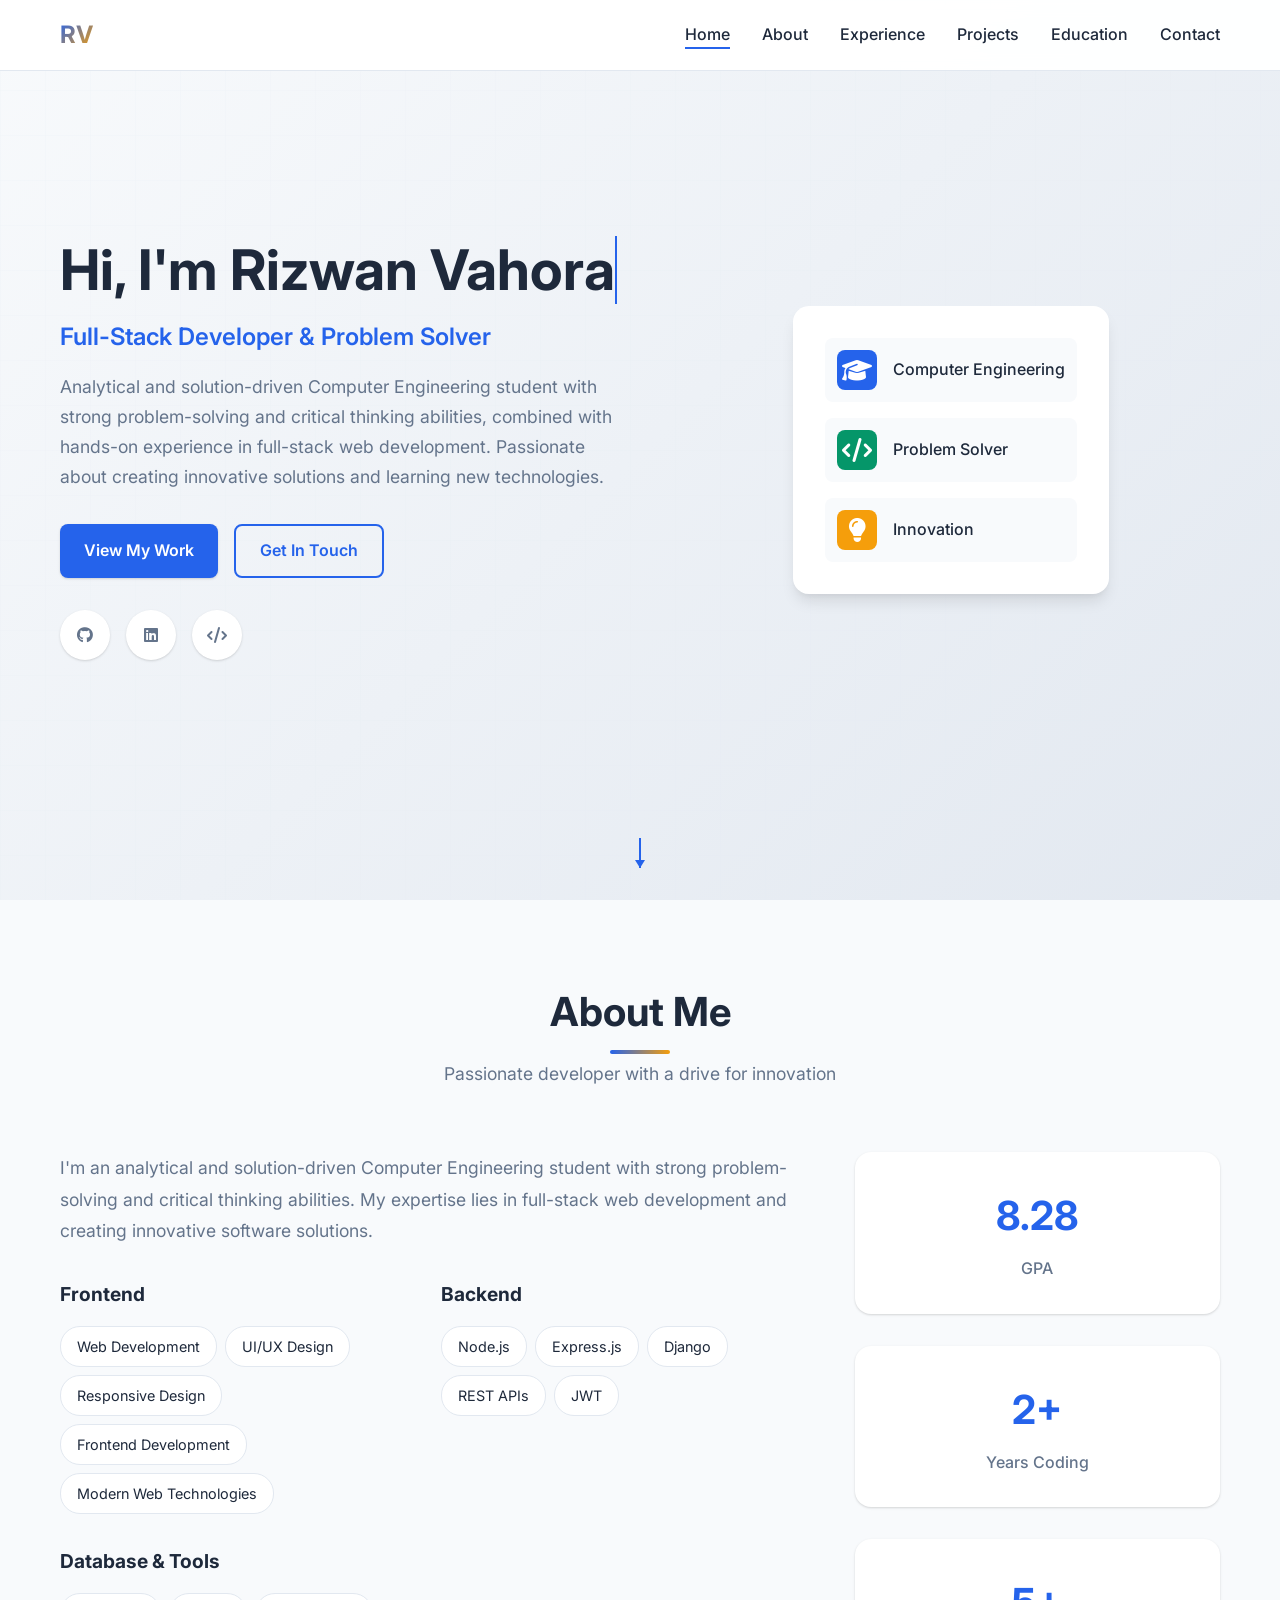
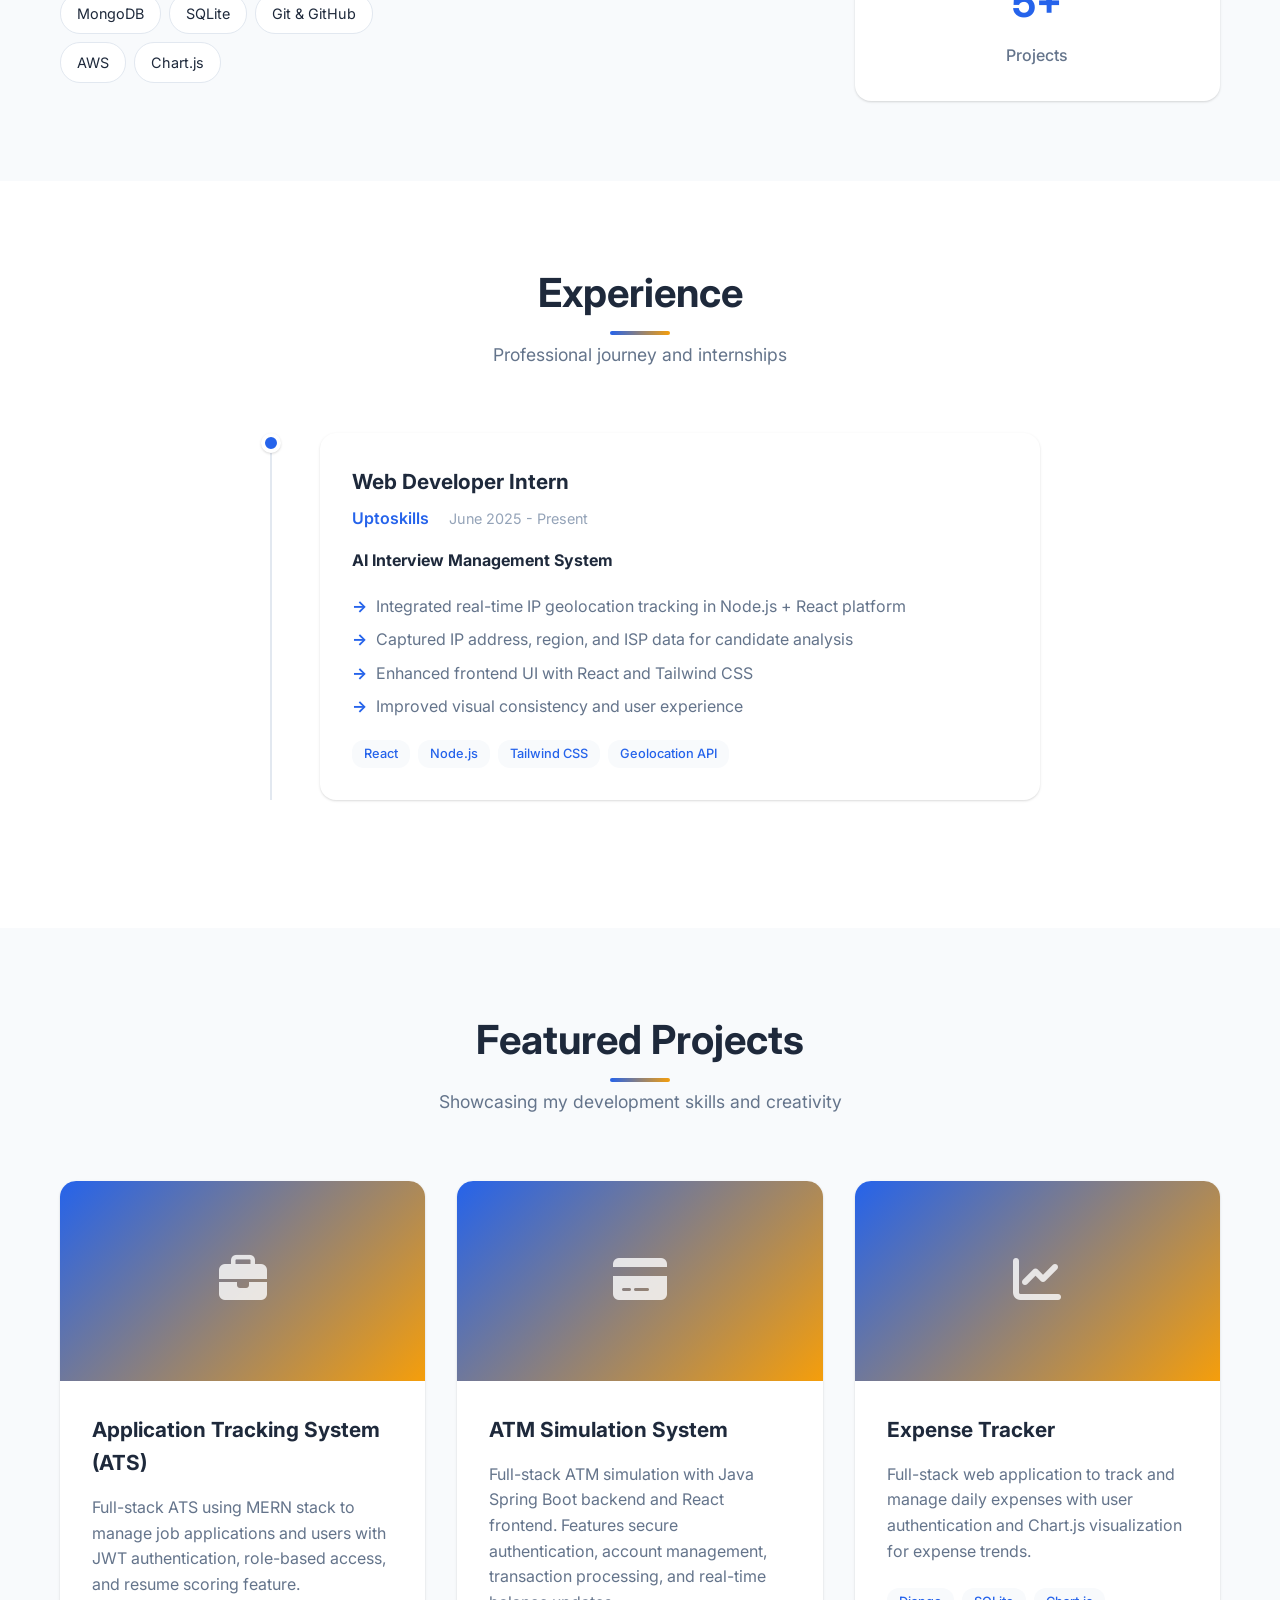
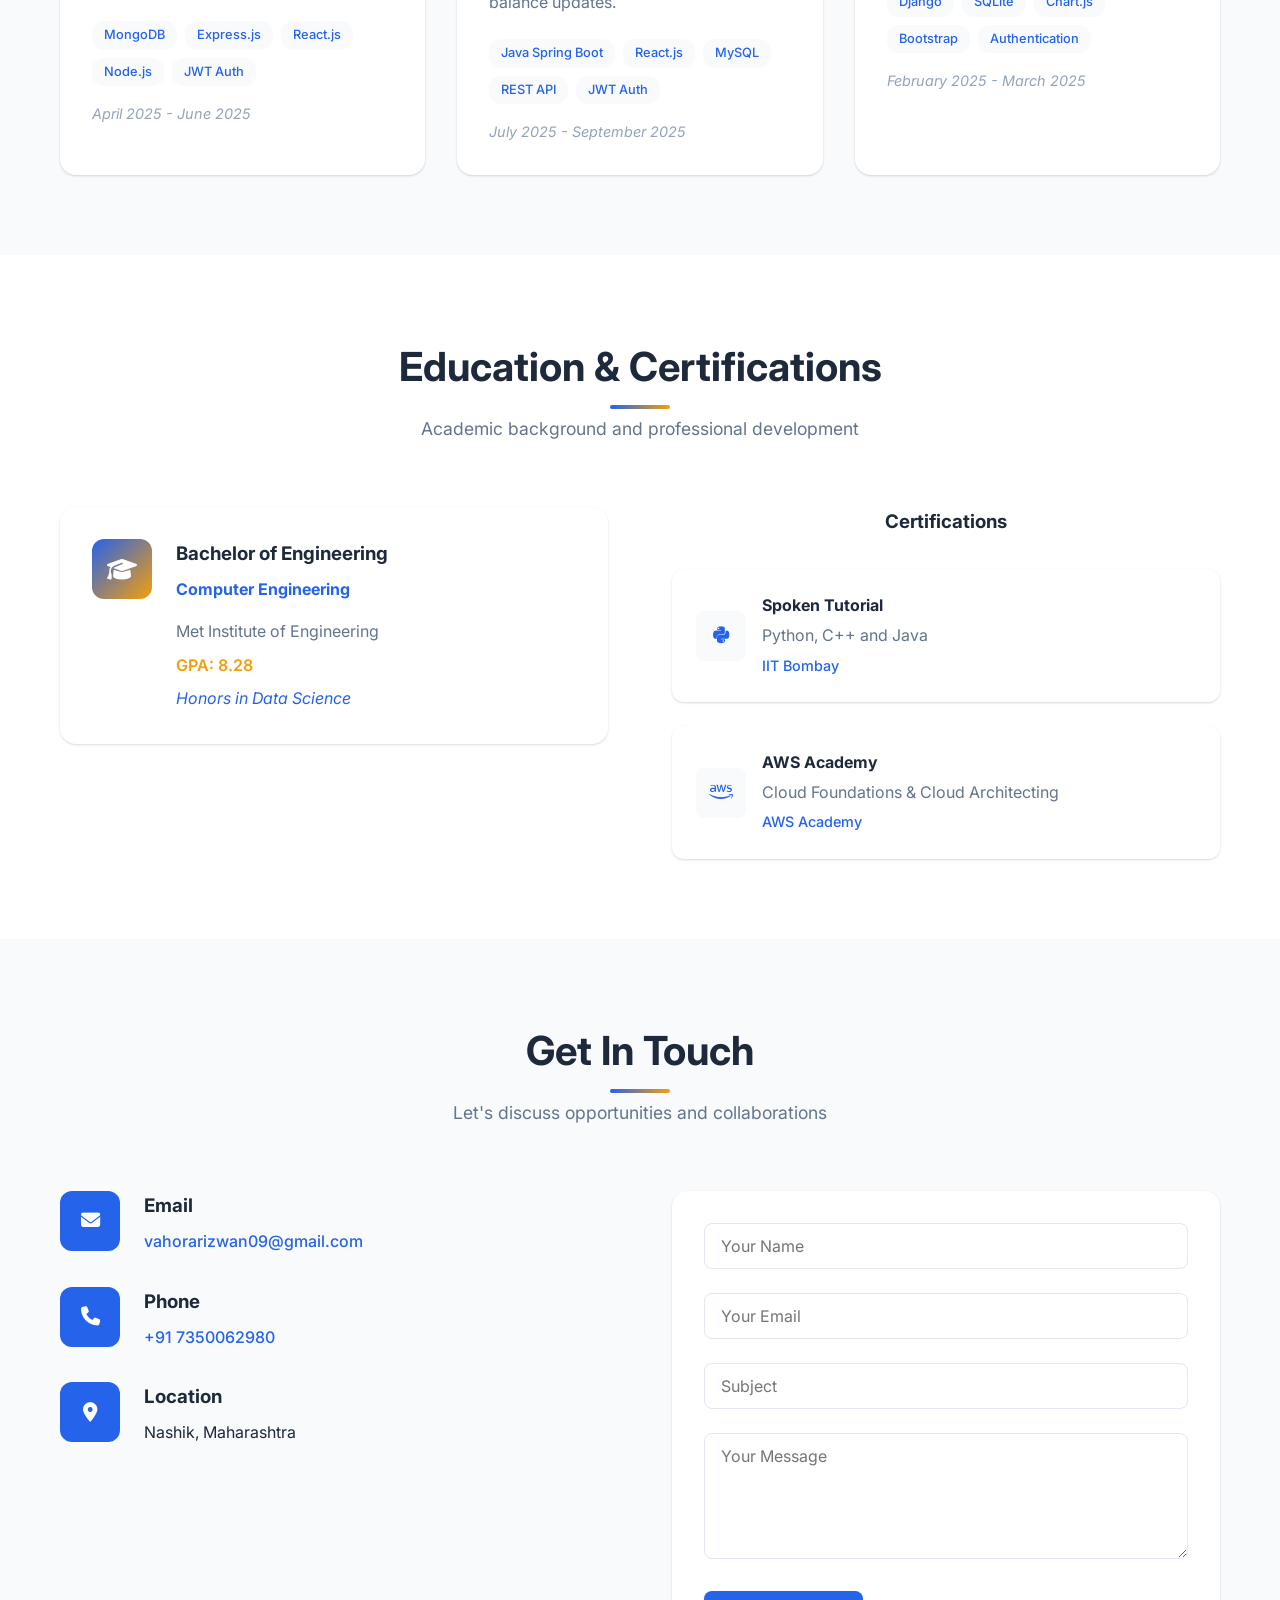
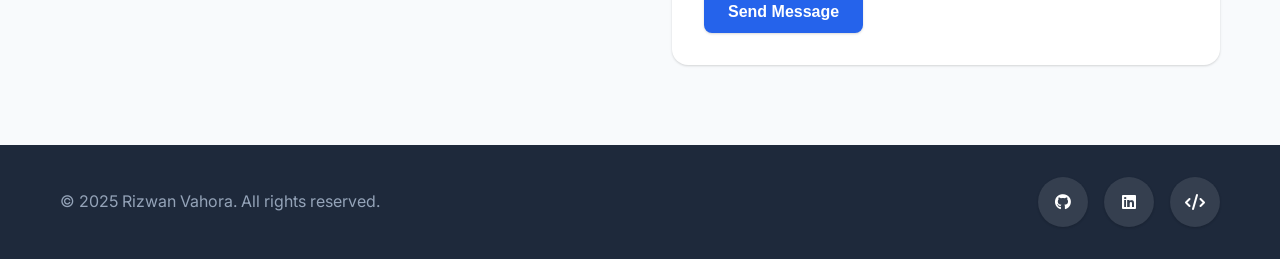
==== commit 7e8ddff8: "Added project" ====
--- a/index.html
+++ b/index.html
@@ -235,6 +235,39 @@
                     <div class="project-image">
                         <div class="project-overlay">
                             <div class="project-links">
+                                <a href="https://github.com/Rprog-06/ATM-Machine" target="_blank" class="project-link">
+                                    <i class="fab fa-github"></i>
+                                </a>
+                                <a href="#" class="project-link">
+                                    <i class="fas fa-external-link-alt"></i>
+                                </a>
+                            </div>
+                        </div>
+                        <div class="project-placeholder">
+                            <i class="fas fa-credit-card"></i>
+                        </div>
+                    </div>
+                    <div class="project-content">
+                        <h3 class="project-title">ATM Simulation System</h3>
+                        <p class="project-description">
+                            Full-stack ATM simulation with Java Spring Boot backend and React frontend. 
+                            Features secure authentication, account management, transaction processing, and real-time balance updates.
+                        </p>
+                        <div class="project-features">
+                            <span class="feature-tag">Java Spring Boot</span>
+                            <span class="feature-tag">React.js</span>
+                            <span class="feature-tag">MySQL</span>
+                            <span class="feature-tag">REST API</span>
+                            <span class="feature-tag">JWT Auth</span>
+                        </div>
+                        <div class="project-date">July 2025 - September 2025</div>
+                    </div>
+                </div>
+
+                <div class="project-card">
+                    <div class="project-image">
+                        <div class="project-overlay">
+                            <div class="project-links">
                                 <a href="https://github.com/Rprog-06/Expense-Tracker" target="_blank" class="project-link">
                                     <i class="fab fa-github"></i>
                                 </a>
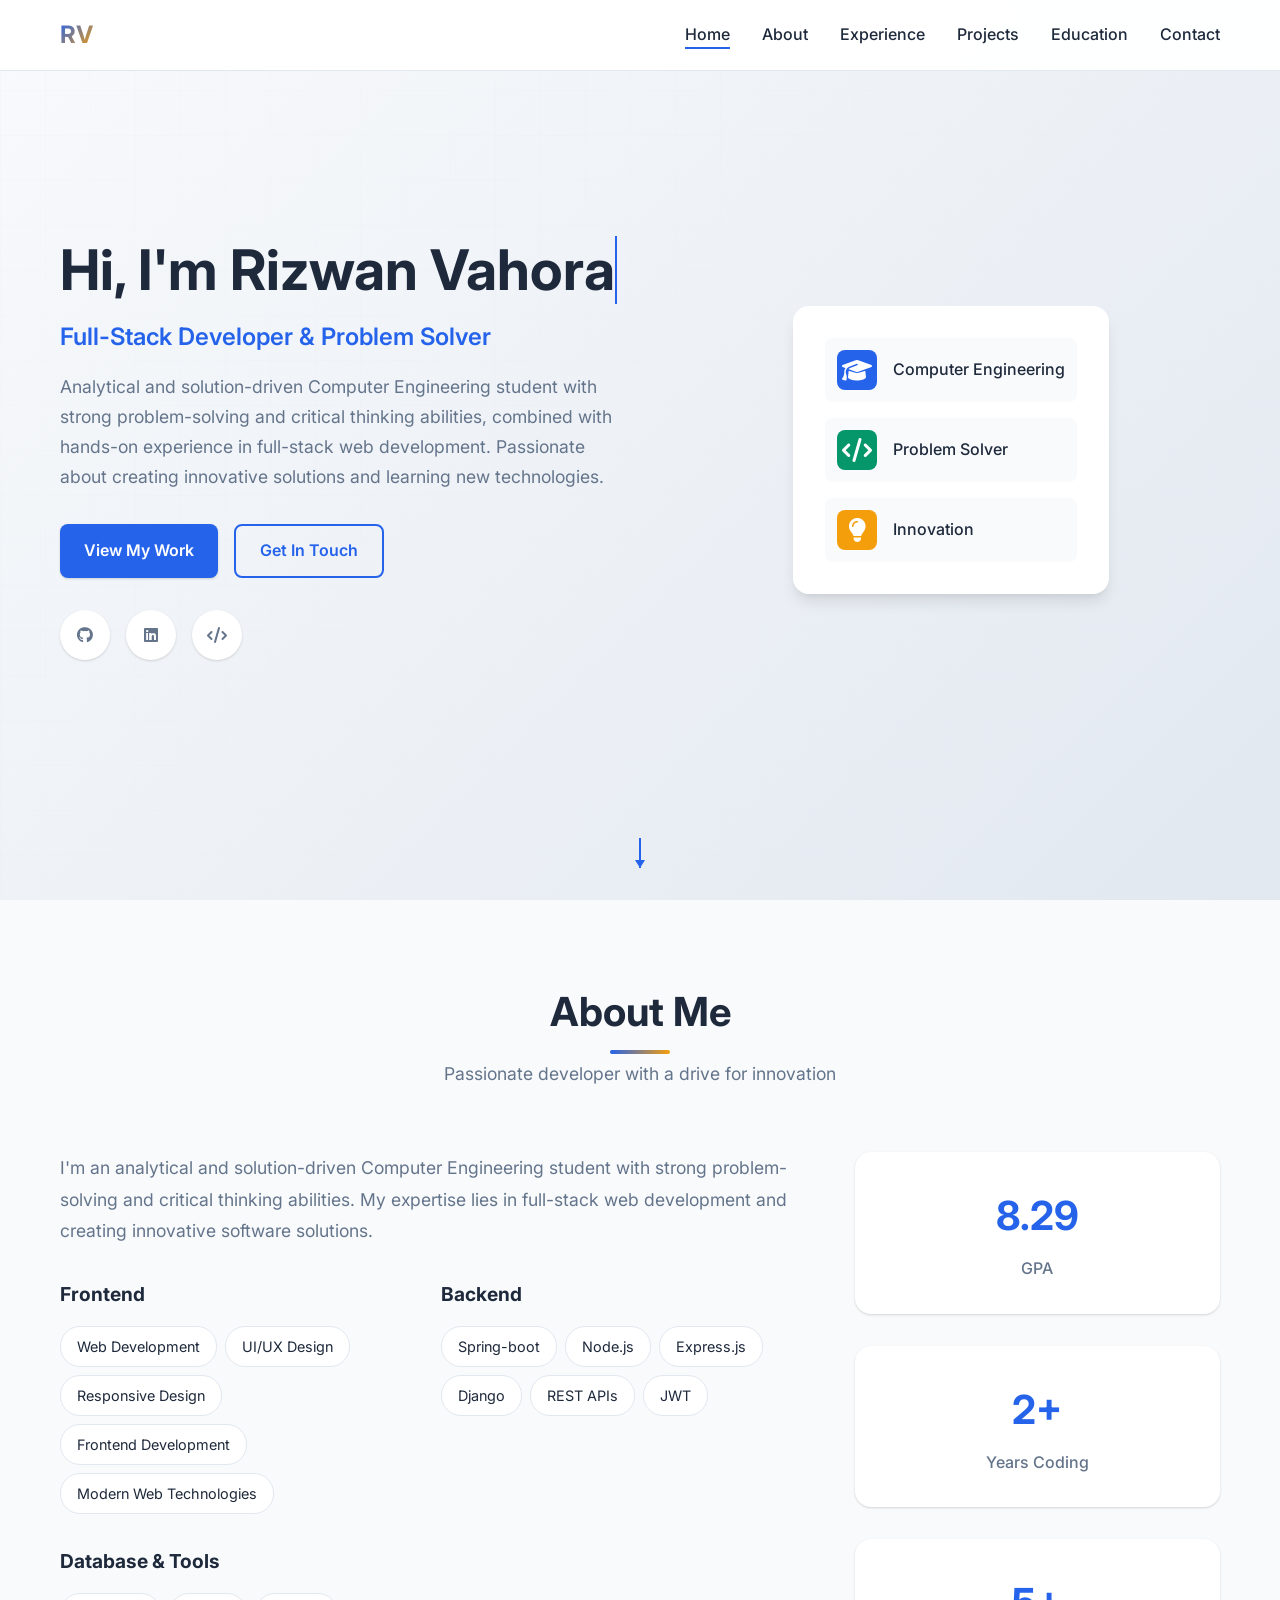
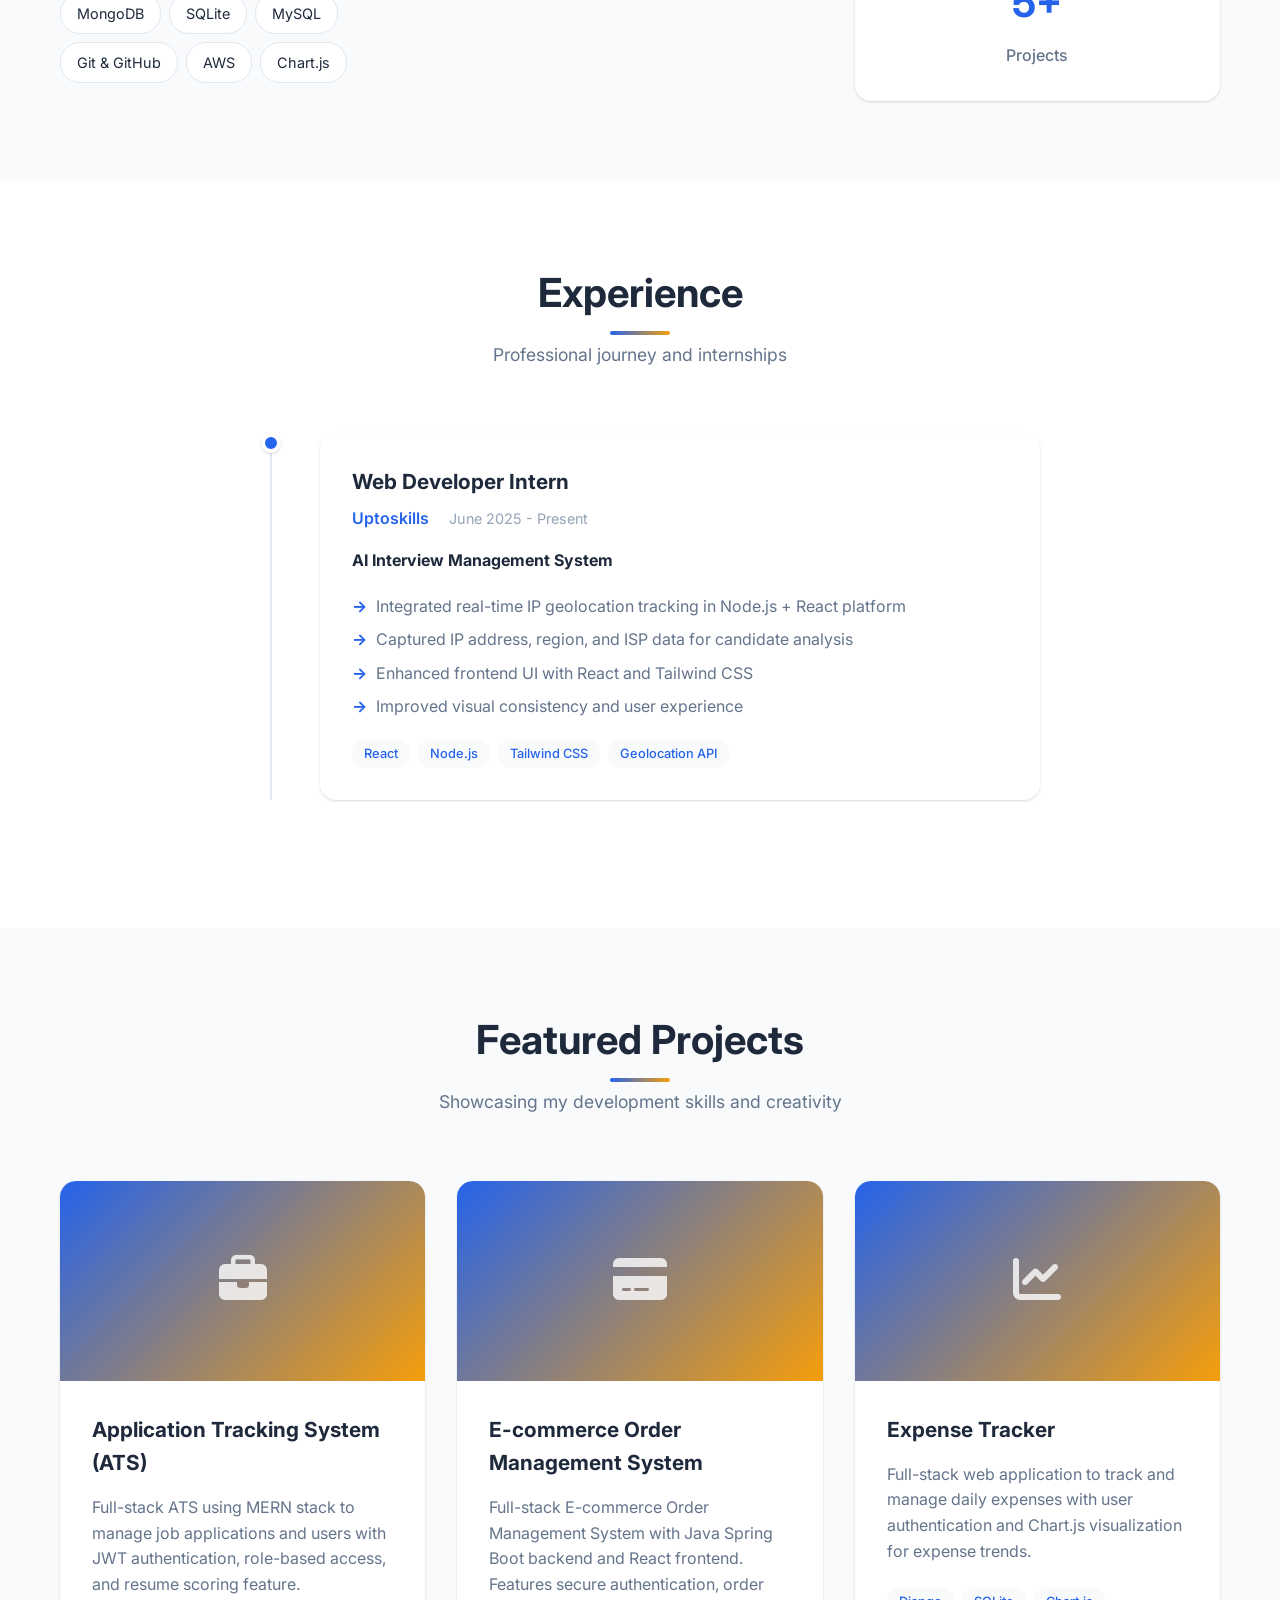
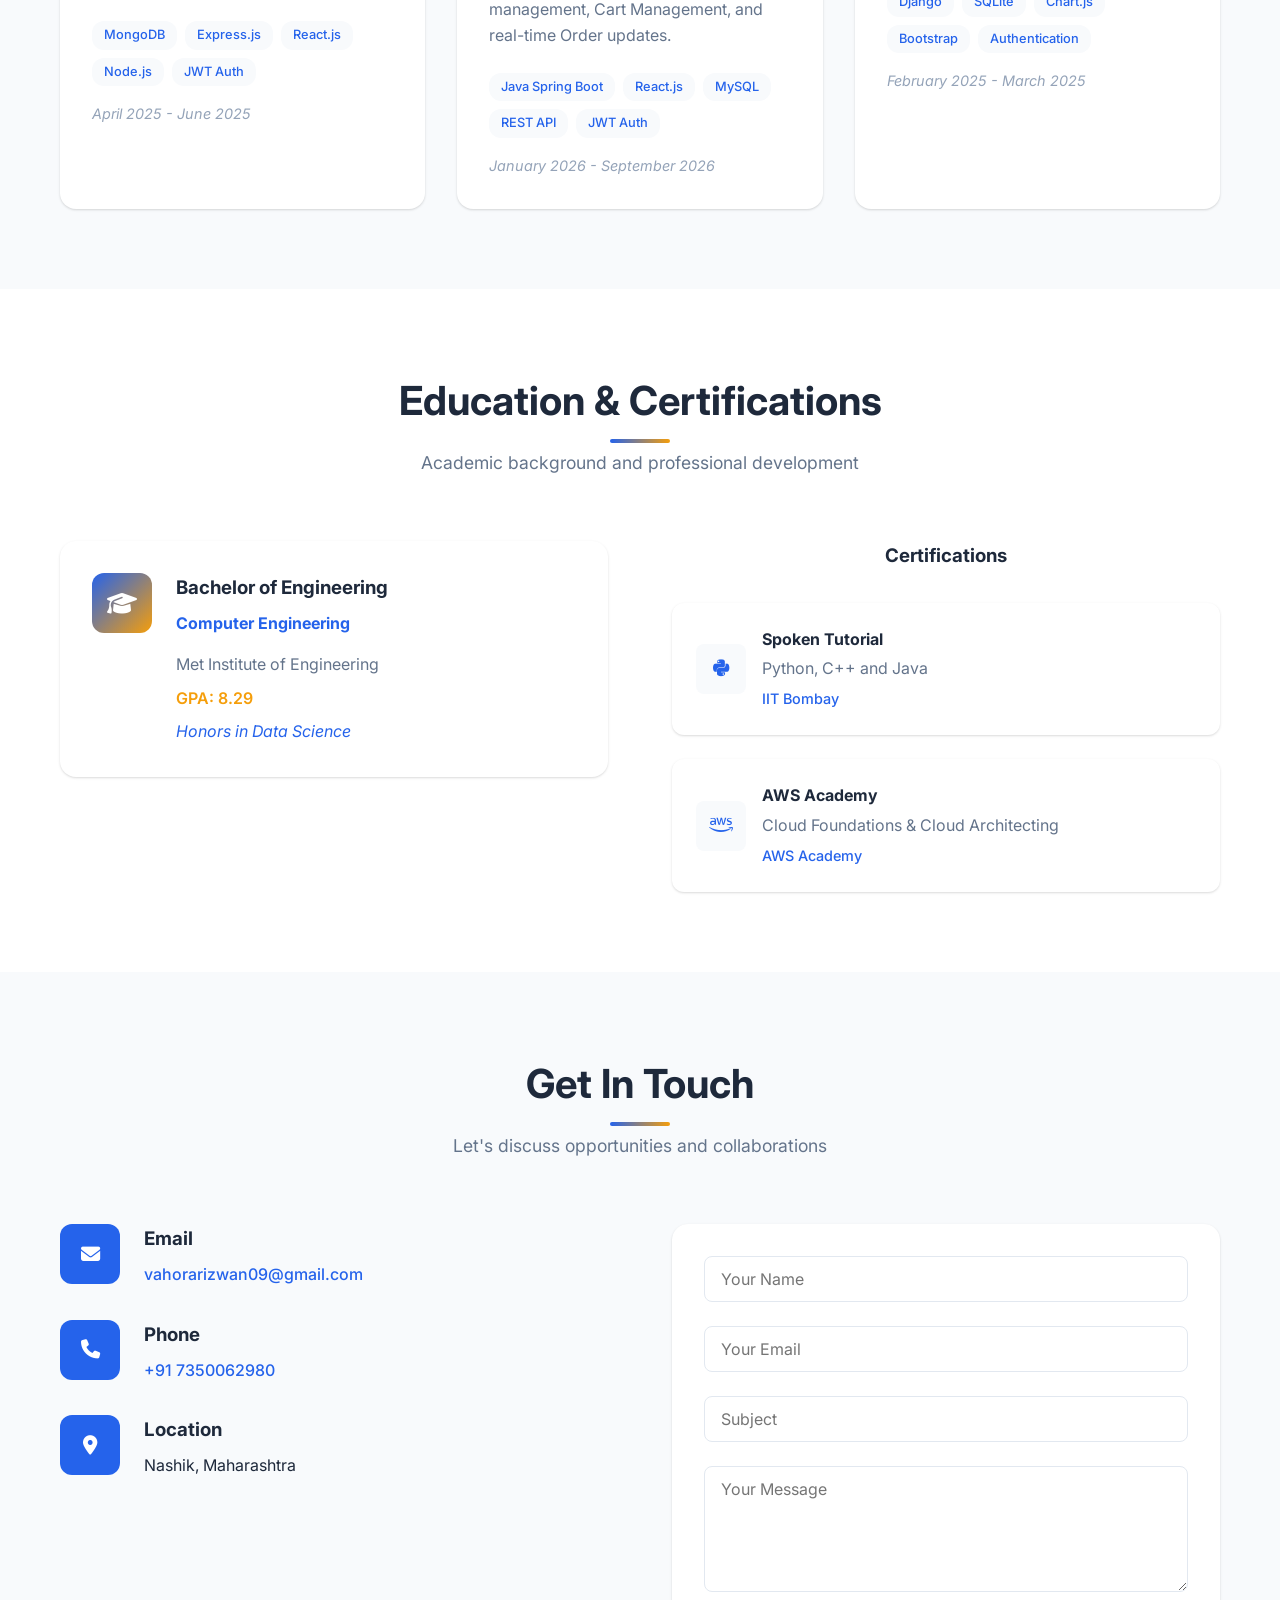
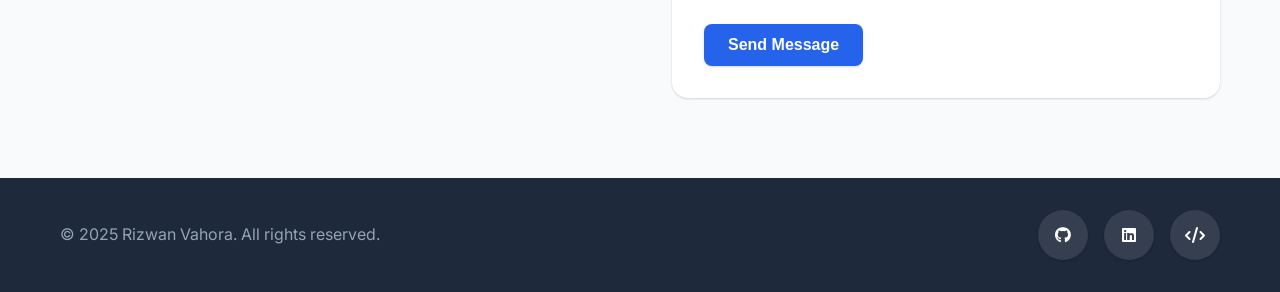
==== commit a5e5e695: "dd" ====
--- a/index.html
+++ b/index.html
@@ -116,6 +116,7 @@
                         <div class="skill-category">
                             <h3>Backend</h3>
                             <div class="skill-tags">
+                                <span class="skill-tag">Spring-boot</span>
                                 <span class="skill-tag">Node.js</span>
                                 <span class="skill-tag">Express.js</span>
                                 <span class="skill-tag">Django</span>
@@ -128,6 +129,7 @@
                             <div class="skill-tags">
                                 <span class="skill-tag">MongoDB</span>
                                 <span class="skill-tag">SQLite</span>
+                                <span class="skill-tag">MySQL</span>
                                 <span class="skill-tag">Git & GitHub</span>
                                 <span class="skill-tag">AWS</span>
                                 <span class="skill-tag">Chart.js</span>
@@ -137,7 +139,7 @@
                 </div>
                 <div class="about-stats">
                     <div class="stat-item">
-                        <div class="stat-number">8.28</div>
+                        <div class="stat-number">8.29</div>
                         <div class="stat-label">GPA</div>
                     </div>
                     <div class="stat-item">
@@ -205,7 +207,7 @@
                                 <a href="https://github.com/Rprog-06/ATS-MERN-PROJECT" target="_blank" class="project-link">
                                     <i class="fab fa-github"></i>
                                 </a>
-                                <a href="#" class="project-link">
+                                <a href="https://ats-mern-project-4tkp.vercel.app" class="project-link">
                                     <i class="fas fa-external-link-alt"></i>
                                 </a>
                             </div>
@@ -235,10 +237,10 @@
                     <div class="project-image">
                         <div class="project-overlay">
                             <div class="project-links">
-                                <a href="https://github.com/Rprog-06/ATM-Machine" target="_blank" class="project-link">
+                                <a href="https://github.com/Rprog-06/E-commerce" target="_blank" class="project-link">
                                     <i class="fab fa-github"></i>
                                 </a>
-                                <a href="#" class="project-link">
+                                <a href="https://e-commerce-1-kb1a.onrender.com" class="project-link">
                                     <i class="fas fa-external-link-alt"></i>
                                 </a>
                             </div>
@@ -248,10 +250,10 @@
                         </div>
                     </div>
                     <div class="project-content">
-                        <h3 class="project-title">ATM Simulation System</h3>
+                        <h3 class="project-title">E-commerce Order Management System</h3>
                         <p class="project-description">
-                            Full-stack ATM simulation with Java Spring Boot backend and React frontend. 
-                            Features secure authentication, account management, transaction processing, and real-time balance updates.
+                            Full-stack E-commerce Order Management System with Java Spring Boot backend and React frontend. 
+                            Features secure authentication, order management, Cart Management, and real-time Order updates.
                         </p>
                         <div class="project-features">
                             <span class="feature-tag">Java Spring Boot</span>
@@ -260,7 +262,7 @@
                             <span class="feature-tag">REST API</span>
                             <span class="feature-tag">JWT Auth</span>
                         </div>
-                        <div class="project-date">July 2025 - September 2025</div>
+                        <div class="project-date">January 2026 - September 2026</div>
                     </div>
                 </div>
 
@@ -271,7 +273,7 @@
                                 <a href="https://github.com/Rprog-06/Expense-Tracker" target="_blank" class="project-link">
                                     <i class="fab fa-github"></i>
                                 </a>
-                                <a href="#" class="project-link">
+                                <a href="https://expense-tracker-1-3d8q.onrender.com" class="project-link">
                                     <i class="fas fa-external-link-alt"></i>
                                 </a>
                             </div>
@@ -317,7 +319,7 @@
                             <h3>Bachelor of Engineering</h3>
                             <h4>Computer Engineering</h4>
                             <p class="education-school">Met Institute of Engineering</p>
-                            <p class="education-gpa">GPA: 8.28</p>
+                            <p class="education-gpa">GPA: 8.29</p>
                             <p class="education-honors">Honors in Data Science</p>
                         </div>
                     </div>
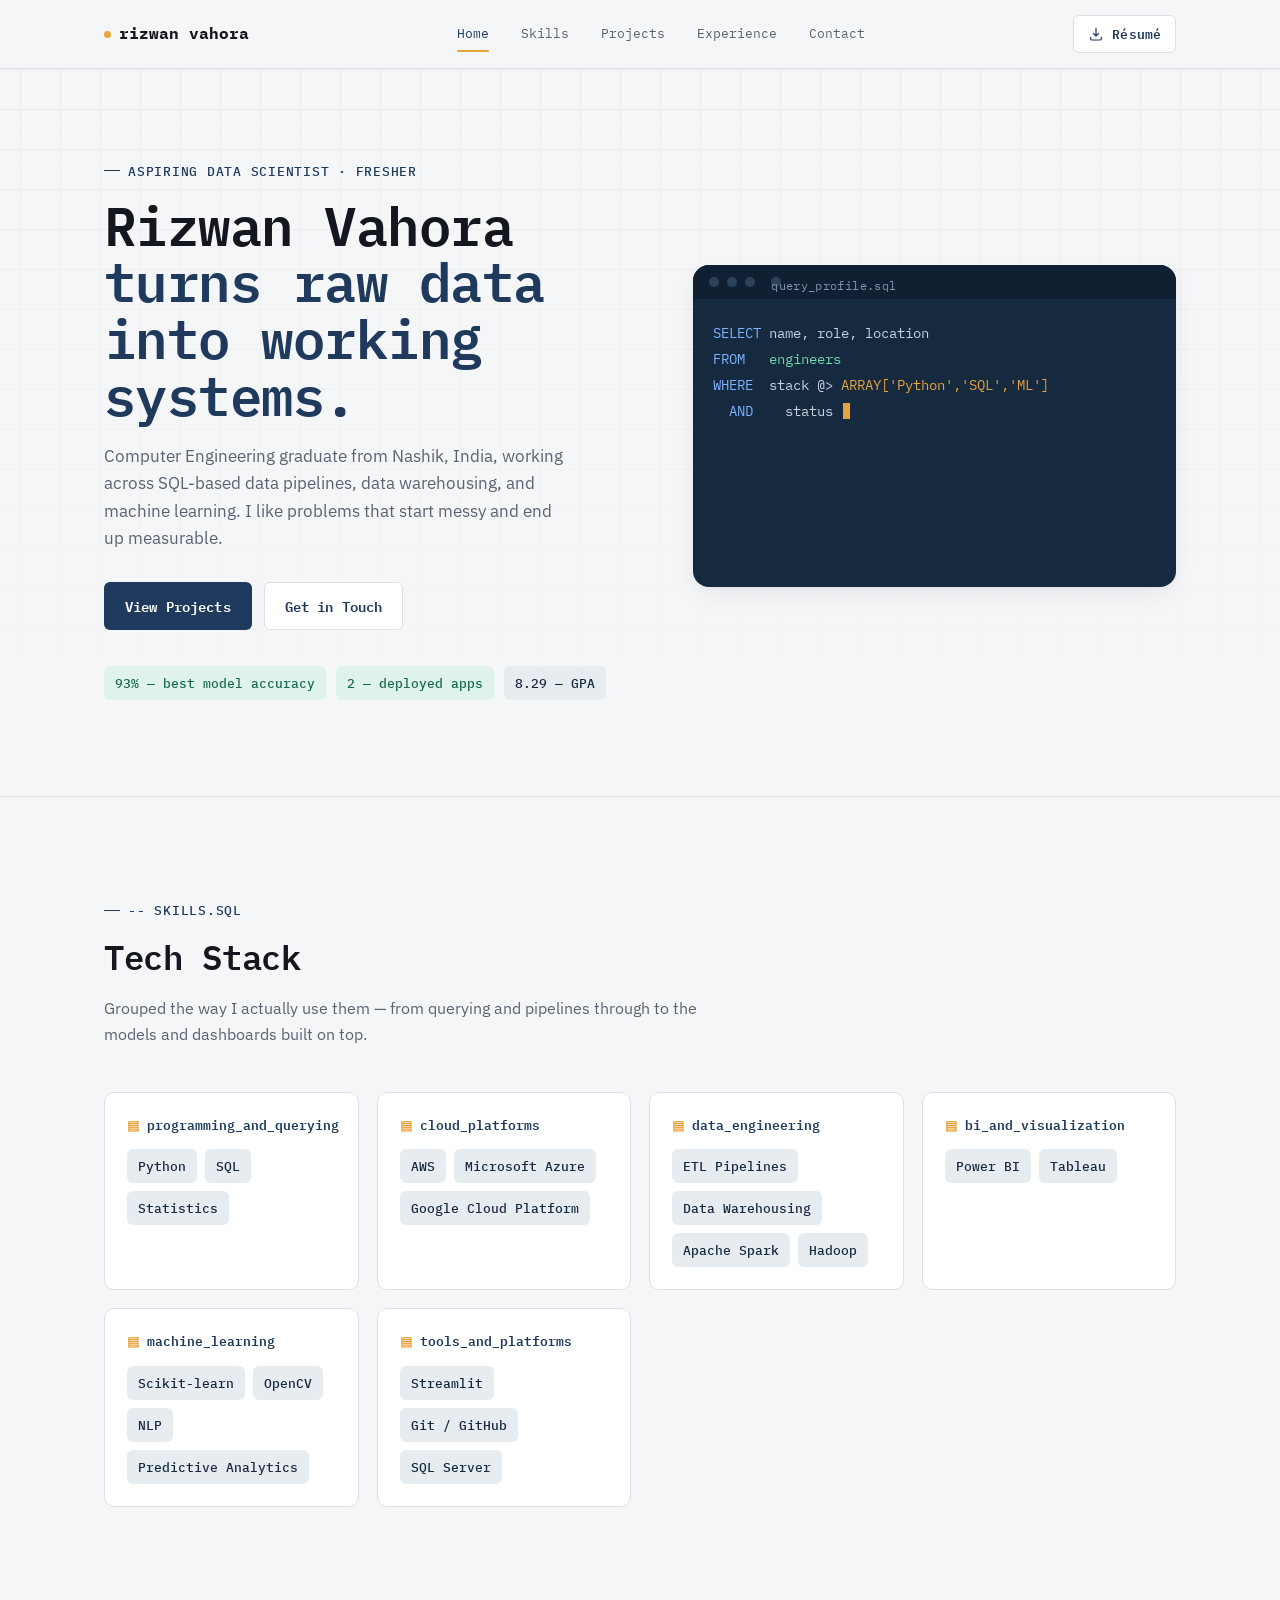
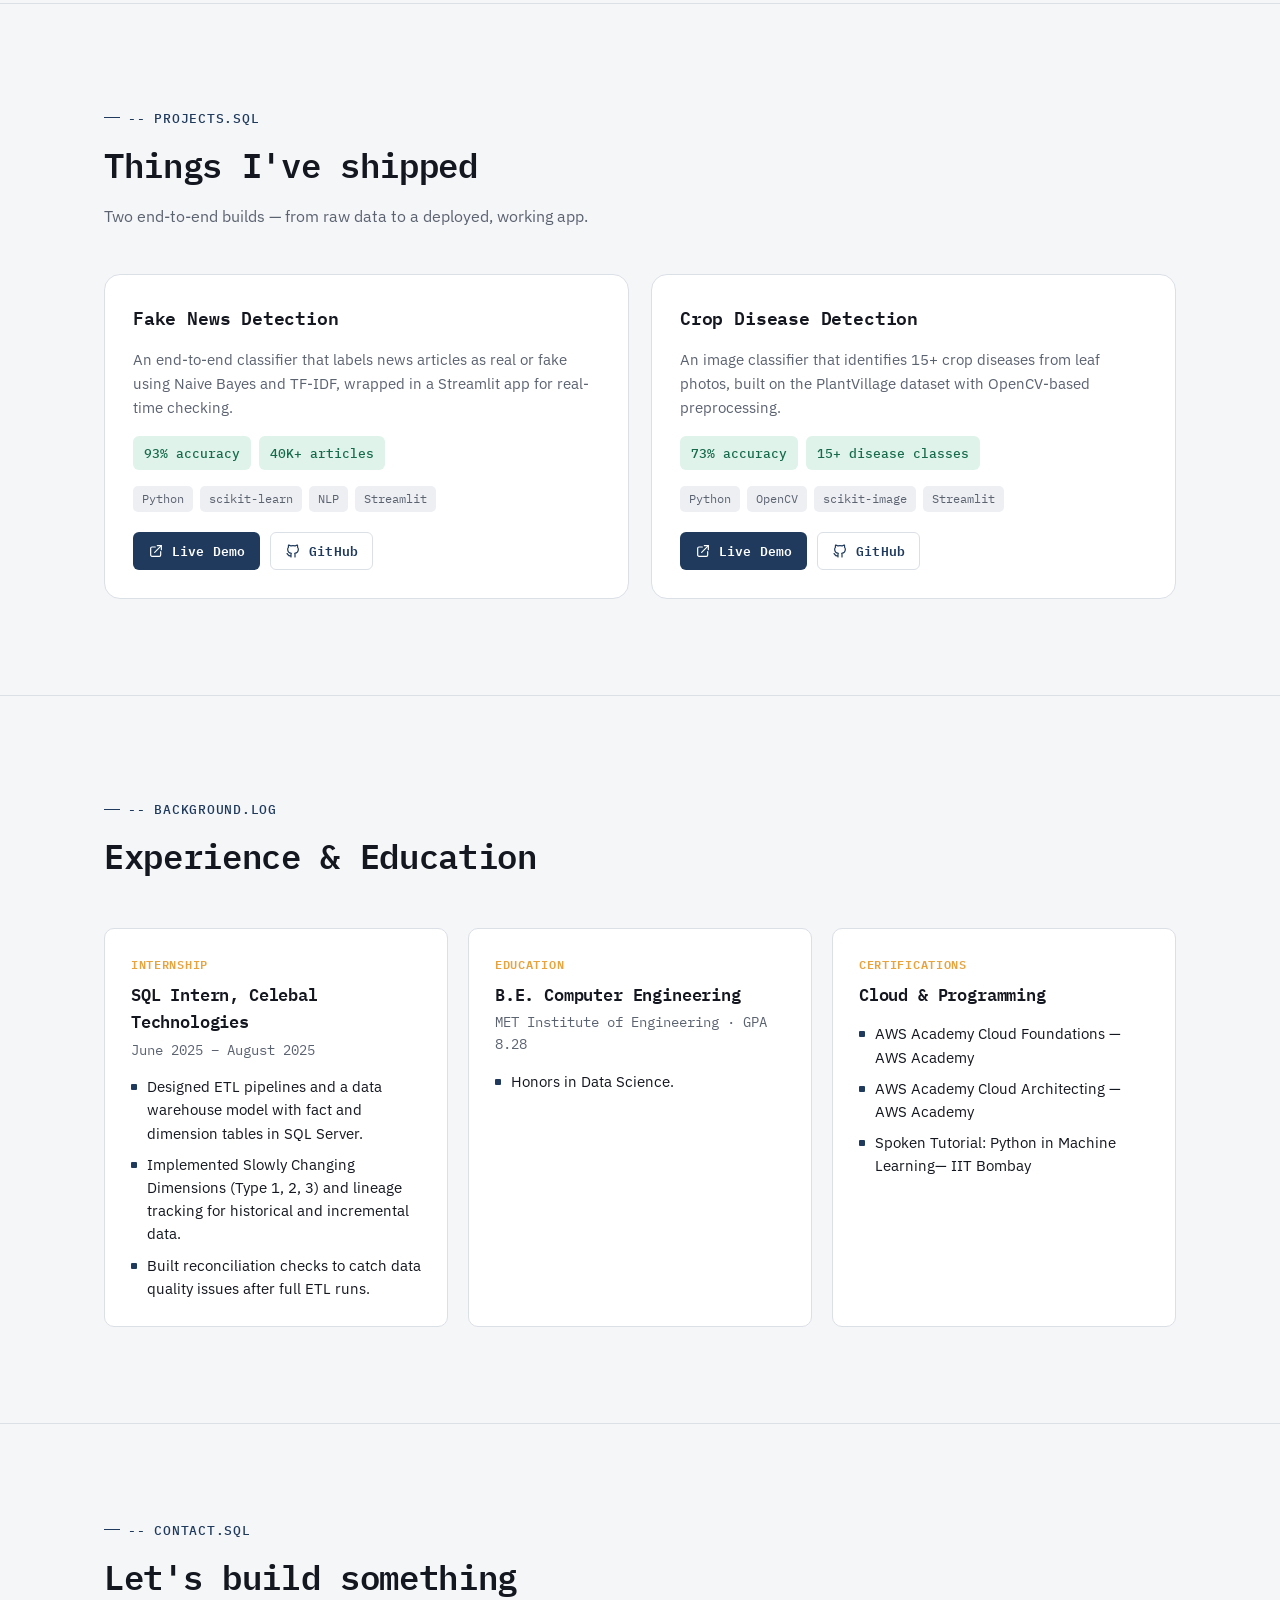
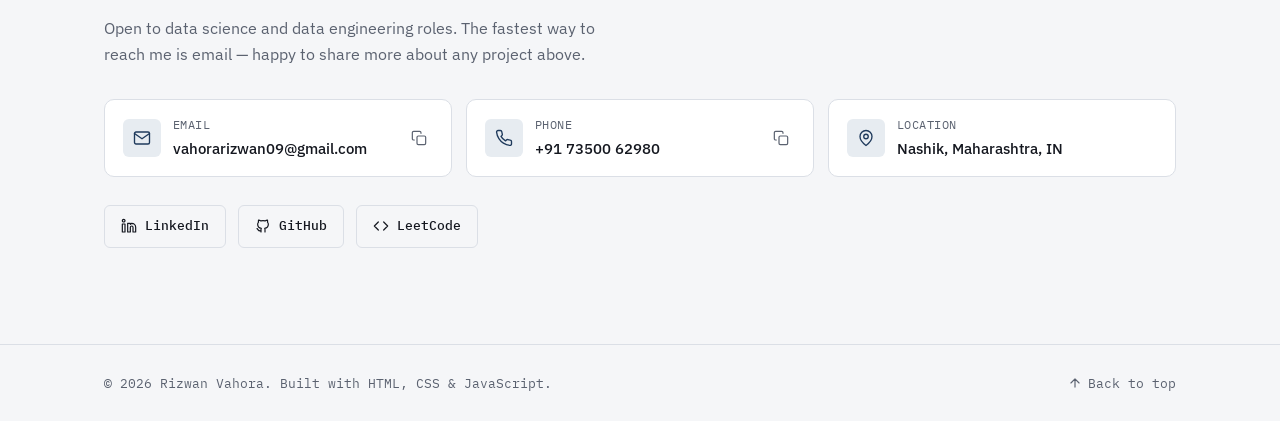
==== commit 1606ffc4: "New portfolio" ====
--- a/index.html
+++ b/index.html
@@ -1,438 +1,345 @@
 <!DOCTYPE html>
 <html lang="en">
 <head>
-    <meta charset="UTF-8">
-    <meta name="viewport" content="width=device-width, initial-scale=1.0">
-    <title>Rizwan Vahora - Portfolio</title>
-    <link rel="stylesheet" href="styles.css">
-    <link href="https://cdnjs.cloudflare.com/ajax/libs/font-awesome/6.4.0/css/all.min.css" rel="stylesheet">
-    <link href="https://fonts.googleapis.com/css2?family=Inter:wght@300;400;500;600;700&display=swap" rel="stylesheet">
+<meta charset="UTF-8">
+<meta name="viewport" content="width=device-width, initial-scale=1.0">
+<title>Rizwan Vahora — Data Scientist & ML Engineer</title>
+<meta name="description" content="Portfolio of Rizwan Vahora, an aspiring data scientist working across data engineering, machine learning, and analytics.">
+<link rel="stylesheet" href="styles.css">
 </head>
 <body>
-    <!-- Navigation -->
-    <nav class="navbar" id="navbar">
-        <div class="nav-container">
-            <div class="nav-logo">
-                <span class="logo-text">RV</span>
+
+<header class="nav">
+  <div class="container nav-inner">
+    <a href="#home" class="logo"><span class="dot"></span>rizwan&nbsp;vahora</a>
+    <nav class="nav-links" id="navLinks">
+      <a href="#home" class="is-active">Home</a>
+      <a href="#skills">Skills</a>
+      <a href="#projects">Projects</a>
+      <a href="#background">Experience</a>
+      <a href="#contact">Contact</a>
+    </nav>
+    <div class="nav-actions">
+      <a href="Rizwan_Vahora_Data_Scientist_Resume.docx" class="btn btn-ghost btn-sm" download>
+        <svg viewBox="0 0 24 24" fill="none" stroke="currentColor" stroke-width="1.8" stroke-linecap="round" stroke-linejoin="round"><path d="M12 3v12m0 0 4-4m-4 4-4-4"/><path d="M4 17v2a2 2 0 0 0 2 2h12a2 2 0 0 0 2-2v-2"/></svg>
+        Résumé
+      </a>
+      <button class="nav-toggle" id="navToggle" aria-label="Toggle menu" aria-expanded="false">
+        <svg id="iconMenu" viewBox="0 0 24 24" fill="none" stroke="currentColor" stroke-width="1.8" stroke-linecap="round" stroke-linejoin="round"><path d="M3 6h18M3 12h18M3 18h18"/></svg>
+        <svg id="iconClose" viewBox="0 0 24 24" fill="none" stroke="currentColor" stroke-width="1.8" stroke-linecap="round" stroke-linejoin="round" style="display:none"><path d="M18 6 6 18M6 6l12 12"/></svg>
+      </button>
+    </div>
+  </div>
+</header>
+
+<main>
+
+  <!-- ============ HERO ============ -->
+  <section id="home" class="hero">
+    <div class="grid-texture" aria-hidden="true"></div>
+    <div class="container hero-grid">
+      <div class="hero-content">
+        <span class="eyebrow">Aspiring Data Scientist · Fresher</span>
+        <h1>Rizwan Vahora<br><span class="role">turns raw data into working systems.</span></h1>
+        <p class="hero-lede">Computer Engineering graduate from Nashik, India, working across SQL-based data pipelines, data warehousing, and machine learning. I like problems that start messy and end up measurable.</p>
+        <div class="hero-actions">
+          <a href="#projects" class="btn btn-primary">View Projects</a>
+          <a href="#contact" class="btn btn-ghost">Get in Touch</a>
+        </div>
+        <div class="hero-stats">
+          <span class="chip is-metric">93% — best model accuracy</span>
+          <span class="chip is-metric">2 — deployed apps</span>
+          <span class="chip">8.29 — GPA</span>
+        </div>
+      </div>
+
+      <div class="hero-console">
+        <div class="console">
+          <div class="console-bar">
+            <span></span><span></span><span></span>
+            <span class="label">query_profile.sql</span>
+          </div>
+          <div class="console-body">
+            <p class="console-line" id="typedQuery"></p>
+            <div class="result" id="resultBlock">
+              <p class="result-meta">-- 1 row returned</p>
+              <table class="result-table">
+                <thead>
+                  <tr><th>name</th><th>role</th><th>location</th></tr>
+                </thead>
+                <tbody>
+                  <tr>
+                    <td>Rizwan Vahora</td>
+                    <td class="is-amber">Data Scientist (Fresher)</td>
+                    <td>Nashik, IN</td>
+                  </tr>
+                </tbody>
+              </table>
             </div>
-            <ul class="nav-menu" id="nav-menu">
-                <li><a href="#hero" class="nav-link">Home</a></li>
-                <li><a href="#about" class="nav-link">About</a></li>
-                <li><a href="#experience" class="nav-link">Experience</a></li>
-                <li><a href="#projects" class="nav-link">Projects</a></li>
-                <li><a href="#education" class="nav-link">Education</a></li>
-                <li><a href="#contact" class="nav-link">Contact</a></li>
-            </ul>
-            <div class="hamburger" id="hamburger">
-                <span></span>
-                <span></span>
-                <span></span>
-            </div>
-        </div>
-    </nav>
-
-    <!-- Hero Section -->
-    <section id="hero" class="hero">
-        <div class="hero-container">
-            <div class="hero-content">
-                <h1 class="hero-title">
-                    <span class="typing-animation">Hi, I'm Rizwan Vahora</span>
-                </h1>
-                <p class="hero-subtitle">Full-Stack Developer & Problem Solver</p>
-                <p class="hero-description">
-                    Analytical and solution-driven Computer Engineering student with strong problem-solving and critical thinking abilities, combined with hands-on experience in full-stack web development. Passionate about creating innovative solutions and learning new technologies.
-                </p>
-                <div class="hero-buttons">
-                    <a href="#projects" class="btn btn-primary">View My Work</a>
-                    <a href="#contact" class="btn btn-secondary">Get In Touch</a>
-                </div>
-                <div class="hero-social">
-                    <a href="https://github.com/Rprog-06" target="_blank" class="social-link">
-                        <i class="fab fa-github"></i>
-                    </a>
-                    <a href="https://linkedin.com/in/rizwan-vahora-268037298" target="_blank" class="social-link">
-                        <i class="fab fa-linkedin"></i>
-                    </a>
-                    <a href="https://leetcode.com/u/Rizwan2004/" target="_blank" class="social-link">
-                        <i class="fas fa-code"></i>
-                    </a>
-                </div>
-            </div>
-            <div class="hero-visual">
-                <div class="floating-card">
-                    <div class="card-content">
-                        <div class="achievement-item">
-                            <span class="achievement-icon">
-                                <i class="fas fa-graduation-cap"></i>
-                            </span>
-                            <span>Computer Engineering</span>
-                        </div>
-                        <div class="achievement-item">
-                            <span class="achievement-icon">
-                                <i class="fas fa-code"></i>
-                            </span>
-                            <span>Problem Solver</span>
-                        </div>
-                        <div class="achievement-item">
-                            <span class="achievement-icon">
-                                <i class="fas fa-lightbulb"></i>
-                            </span>
-                            <span>Innovation</span>
-                        </div>
-                    </div>
-                </div>
-            </div>
-        </div>
-        <div class="scroll-indicator">
-            <div class="scroll-arrow"></div>
-        </div>
-    </section>
-
-    <!-- About Section -->
-    <section id="about" class="about">
-        <div class="container">
-            <div class="section-header">
-                <h2 class="section-title">About Me</h2>
-                <p class="section-subtitle">Passionate developer with a drive for innovation</p>
-            </div>
-            <div class="about-content">
-                <div class="about-text">
-                    <p class="about-description">
-                        I'm an analytical and solution-driven Computer Engineering student with strong 
-                        problem-solving and critical thinking abilities. My expertise lies in full-stack 
-                        web development and creating innovative software solutions.
-                    </p>
-                    <div class="skills-grid">
-                        <div class="skill-category">
-                            <h3>Frontend</h3>
-                            <div class="skill-tags">
-                                <span class="skill-tag">Web Development</span>
-                                <span class="skill-tag">UI/UX Design</span>
-                                <span class="skill-tag">Responsive Design</span>
-                                <span class="skill-tag">Frontend Development</span>
-                                <span class="skill-tag">Modern Web Technologies</span>
-                            </div>
-                        </div>
-                        <div class="skill-category">
-                            <h3>Backend</h3>
-                            <div class="skill-tags">
-                                <span class="skill-tag">Spring-boot</span>
-                                <span class="skill-tag">Node.js</span>
-                                <span class="skill-tag">Express.js</span>
-                                <span class="skill-tag">Django</span>
-                                <span class="skill-tag">REST APIs</span>
-                                <span class="skill-tag">JWT</span>
-                            </div>
-                        </div>
-                        <div class="skill-category">
-                            <h3>Database & Tools</h3>
-                            <div class="skill-tags">
-                                <span class="skill-tag">MongoDB</span>
-                                <span class="skill-tag">SQLite</span>
-                                <span class="skill-tag">MySQL</span>
-                                <span class="skill-tag">Git & GitHub</span>
-                                <span class="skill-tag">AWS</span>
-                                <span class="skill-tag">Chart.js</span>
-                            </div>
-                        </div>
-                    </div>
-                </div>
-                <div class="about-stats">
-                    <div class="stat-item">
-                        <div class="stat-number">8.29</div>
-                        <div class="stat-label">GPA</div>
-                    </div>
-                    <div class="stat-item">
-                        <div class="stat-number">2+</div>
-                        <div class="stat-label">Years Coding</div>
-                    </div>
-                    <div class="stat-item">
-                        <div class="stat-number">5+</div>
-                        <div class="stat-label">Projects</div>
-                    </div>
-                </div>
-            </div>
-        </div>
-    </section>
-
-    <!-- Experience Section -->
-    <section id="experience" class="experience">
-        <div class="container">
-            <div class="section-header">
-                <h2 class="section-title">Experience</h2>
-                <p class="section-subtitle">Professional journey and internships</p>
-            </div>
-            <div class="timeline">
-                <div class="timeline-item">
-                    <div class="timeline-dot"></div>
-                    <div class="timeline-content">
-                        <div class="timeline-header">
-                            <h3>Web Developer Intern</h3>
-                            <span class="timeline-company">Uptoskills</span>
-                            <span class="timeline-date">June 2025 - Present</span>
-                        </div>
-                        <div class="timeline-project">
-                            <h4>AI Interview Management System</h4>
-                            <ul class="timeline-achievements">
-                                <li>Integrated real-time IP geolocation tracking in Node.js + React platform</li>
-                                <li>Captured IP address, region, and ISP data for candidate analysis</li>
-                                <li>Enhanced frontend UI with React and Tailwind CSS</li>
-                                <li>Improved visual consistency and user experience</li>
-                            </ul>
-                        </div>
-                        <div class="timeline-tech">
-                            <span class="tech-tag">React</span>
-                            <span class="tech-tag">Node.js</span>
-                            <span class="tech-tag">Tailwind CSS</span>
-                            <span class="tech-tag">Geolocation API</span>
-                        </div>
-                    </div>
-                </div>
-            </div>
-        </div>
-    </section>
-
-    <!-- Projects Section -->
-    <section id="projects" class="projects">
-        <div class="container">
-            <div class="section-header">
-                <h2 class="section-title">Featured Projects</h2>
-                <p class="section-subtitle">Showcasing my development skills and creativity</p>
-            </div>
-            <div class="projects-grid">
-                <div class="project-card">
-                    <div class="project-image">
-                        <div class="project-overlay">
-                            <div class="project-links">
-                                <a href="https://github.com/Rprog-06/ATS-MERN-PROJECT" target="_blank" class="project-link">
-                                    <i class="fab fa-github"></i>
-                                </a>
-                                <a href="https://ats-mern-project-4tkp.vercel.app" class="project-link">
-                                    <i class="fas fa-external-link-alt"></i>
-                                </a>
-                            </div>
-                        </div>
-                        <div class="project-placeholder">
-                            <i class="fas fa-briefcase"></i>
-                        </div>
-                    </div>
-                    <div class="project-content">
-                        <h3 class="project-title">Application Tracking System (ATS)</h3>
-                        <p class="project-description">
-                            Full-stack ATS using MERN stack to manage job applications and users with 
-                            JWT authentication, role-based access, and resume scoring feature.
-                        </p>
-                        <div class="project-features">
-                            <span class="feature-tag">MongoDB</span>
-                            <span class="feature-tag">Express.js</span>
-                            <span class="feature-tag">React.js</span>
-                            <span class="feature-tag">Node.js</span>
-                            <span class="feature-tag">JWT Auth</span>
-                        </div>
-                        <div class="project-date">April 2025 - June 2025</div>
-                    </div>
-                </div>
-
-                <div class="project-card">
-                    <div class="project-image">
-                        <div class="project-overlay">
-                            <div class="project-links">
-                                <a href="https://github.com/Rprog-06/E-commerce" target="_blank" class="project-link">
-                                    <i class="fab fa-github"></i>
-                                </a>
-                                <a href="https://e-commerce-1-kb1a.onrender.com" class="project-link">
-                                    <i class="fas fa-external-link-alt"></i>
-                                </a>
-                            </div>
-                        </div>
-                        <div class="project-placeholder">
-                            <i class="fas fa-credit-card"></i>
-                        </div>
-                    </div>
-                    <div class="project-content">
-                        <h3 class="project-title">E-commerce Order Management System</h3>
-                        <p class="project-description">
-                            Full-stack E-commerce Order Management System with Java Spring Boot backend and React frontend. 
-                            Features secure authentication, order management, Cart Management, and real-time Order updates.
-                        </p>
-                        <div class="project-features">
-                            <span class="feature-tag">Java Spring Boot</span>
-                            <span class="feature-tag">React.js</span>
-                            <span class="feature-tag">MySQL</span>
-                            <span class="feature-tag">REST API</span>
-                            <span class="feature-tag">JWT Auth</span>
-                        </div>
-                        <div class="project-date">January 2026 - September 2026</div>
-                    </div>
-                </div>
-
-                <div class="project-card">
-                    <div class="project-image">
-                        <div class="project-overlay">
-                            <div class="project-links">
-                                <a href="https://github.com/Rprog-06/Expense-Tracker" target="_blank" class="project-link">
-                                    <i class="fab fa-github"></i>
-                                </a>
-                                <a href="https://expense-tracker-1-3d8q.onrender.com" class="project-link">
-                                    <i class="fas fa-external-link-alt"></i>
-                                </a>
-                            </div>
-                        </div>
-                        <div class="project-placeholder">
-                            <i class="fas fa-chart-line"></i>
-                        </div>
-                    </div>
-                    <div class="project-content">
-                        <h3 class="project-title">Expense Tracker</h3>
-                        <p class="project-description">
-                            Full-stack web application to track and manage daily expenses with user 
-                            authentication and Chart.js visualization for expense trends.
-                        </p>
-                        <div class="project-features">
-                            <span class="feature-tag">Django</span>
-                            <span class="feature-tag">SQLite</span>
-                            <span class="feature-tag">Chart.js</span>
-                            <span class="feature-tag">Bootstrap</span>
-                            <span class="feature-tag">Authentication</span>
-                        </div>
-                        <div class="project-date">February 2025 - March 2025</div>
-                    </div>
-                </div>
-            </div>
-        </div>
-    </section>
-
-    <!-- Education Section -->
-    <section id="education" class="education">
-        <div class="container">
-            <div class="section-header">
-                <h2 class="section-title">Education & Certifications</h2>
-                <p class="section-subtitle">Academic background and professional development</p>
-            </div>
-            <div class="education-content">
-                <div class="education-main">
-                    <div class="education-card">
-                        <div class="education-icon">
-                            <i class="fas fa-graduation-cap"></i>
-                        </div>
-                        <div class="education-info">
-                            <h3>Bachelor of Engineering</h3>
-                            <h4>Computer Engineering</h4>
-                            <p class="education-school">Met Institute of Engineering</p>
-                            <p class="education-gpa">GPA: 8.29</p>
-                            <p class="education-honors">Honors in Data Science</p>
-                        </div>
-                    </div>
-                </div>
-                <div class="certifications">
-                    <h3>Certifications</h3>
-                    <div class="certifications-grid">
-                        <div class="cert-item">
-                            <div class="cert-icon">
-                                <i class="fab fa-python"></i>
-                            </div>
-                            <div class="cert-info">
-                                <h4>Spoken Tutorial</h4>
-                                <p>Python, C++ and Java</p>
-                                <span class="cert-issuer">IIT Bombay</span>
-                            </div>
-                        </div>
-                        <div class="cert-item">
-                            <div class="cert-icon">
-                                <i class="fab fa-aws"></i>
-                            </div>
-                            <div class="cert-info">
-                                <h4>AWS Academy</h4>
-                                <p>Cloud Foundations & Cloud Architecting</p>
-                                <span class="cert-issuer">AWS Academy</span>
-                            </div>
-                        </div>
-                    </div>
-                </div>
-            </div>
-        </div>
-    </section>
-
-    <!-- Contact Section -->
-    <section id="contact" class="contact">
-        <div class="container">
-            <div class="section-header">
-                <h2 class="section-title">Get In Touch</h2>
-                <p class="section-subtitle">Let's discuss opportunities and collaborations</p>
-            </div>
-            <div class="contact-content">
-                <div class="contact-info">
-                    <div class="contact-item">
-                        <div class="contact-icon">
-                            <i class="fas fa-envelope"></i>
-                        </div>
-                        <div class="contact-details">
-                            <h3>Email</h3>
-                            <a href="mailto:vahorarizwan09@gmail.com">vahorarizwan09@gmail.com</a>
-                        </div>
-                    </div>
-                    <div class="contact-item">
-                        <div class="contact-icon">
-                            <i class="fas fa-phone"></i>
-                        </div>
-                        <div class="contact-details">
-                            <h3>Phone</h3>
-                            <a href="tel:+917350062980">+91 7350062980</a>
-                        </div>
-                    </div>
-                    <div class="contact-item">
-                        <div class="contact-icon">
-                            <i class="fas fa-map-marker-alt"></i>
-                        </div>
-                        <div class="contact-details">
-                            <h3>Location</h3>
-                            <p>Nashik, Maharashtra</p>
-                        </div>
-                    </div>
-                </div>
-                <div class="contact-form">
-                    <form id="contactForm">
-                        <div class="form-group">
-                            <input type="text" id="name" name="name" placeholder="Your Name" required>
-                        </div>
-                        <div class="form-group">
-                            <input type="email" id="email" name="email" placeholder="Your Email" required>
-                        </div>
-                        <div class="form-group">
-                            <input type="text" id="subject" name="subject" placeholder="Subject" required>
-                        </div>
-                        <div class="form-group">
-                            <textarea id="message" name="message" placeholder="Your Message" rows="5" required></textarea>
-                        </div>
-                        <button type="submit" class="btn btn-primary">Send Message</button>
-                    </form>
-                </div>
-            </div>
-        </div>
-    </section>
-
-    <!-- Footer -->
-    <footer class="footer">
-        <div class="container">
-            <div class="footer-content">
-                <div class="footer-text">
-                    <p>&copy; 2025 Rizwan Vahora. All rights reserved.</p>
-                </div>
-                <div class="footer-social">
-                    <a href="https://github.com/Rprog-06" target="_blank" class="social-link">
-                        <i class="fab fa-github"></i>
-                    </a>
-                    <a href="https://linkedin.com/in/rizwan-vahora-268037298" target="_blank" class="social-link">
-                        <i class="fab fa-linkedin"></i>
-                    </a>
-                    <a href="https://leetcode.com/u/Rizwan2004/" target="_blank" class="social-link">
-                        <i class="fas fa-code"></i>
-                    </a>
-                </div>
-            </div>
-        </div>
-    </footer>
-
-    <script src="script.js"></script>
+          </div>
+        </div>
+      </div>
+    </div>
+  </section>
+
+  <!-- ============ SKILLS ============ -->
+  <section id="skills">
+    <div class="container">
+      <div class="section-head">
+        <span class="eyebrow">-- skills.sql</span>
+        <h2>Tech Stack</h2>
+        <p>Grouped the way I actually use them — from querying and pipelines through to the models and dashboards built on top.</p>
+      </div>
+      <div class="skills-grid" id="skillsGrid">
+
+        <div class="skill-card">
+          <p class="table-name"><span class="bracket">▤</span> programming_and_querying</p>
+          <div class="pills">
+            <span class="chip">Python</span>
+            <span class="chip">SQL</span>
+            <span class="chip">Statistics</span>
+          </div>
+        </div>
+
+        <div class="skill-card">
+          <p class="table-name"><span class="bracket">▤</span> cloud_platforms</p>
+          <div class="pills">
+            <span class="chip">AWS</span>
+            <span class="chip">Microsoft Azure</span>
+            <span class="chip">Google Cloud Platform</span>
+          </div>
+        </div>
+
+        <div class="skill-card">
+          <p class="table-name"><span class="bracket">▤</span> data_engineering</p>
+          <div class="pills">
+            <span class="chip">ETL Pipelines</span>
+            <span class="chip">Data Warehousing</span>
+            <span class="chip">Apache Spark</span>
+            <span class="chip">Hadoop</span>
+          </div>
+        </div>
+
+        <div class="skill-card">
+          <p class="table-name"><span class="bracket">▤</span> bi_and_visualization</p>
+          <div class="pills">
+            <span class="chip">Power BI</span>
+            <span class="chip">Tableau</span>
+          </div>
+        </div>
+
+        <div class="skill-card">
+          <p class="table-name"><span class="bracket">▤</span> machine_learning</p>
+          <div class="pills">
+            <span class="chip">Scikit-learn</span>
+            <span class="chip">OpenCV</span>
+            <span class="chip">NLP</span>
+            <span class="chip">Predictive Analytics</span>
+          </div>
+        </div>
+
+        <div class="skill-card">
+          <p class="table-name"><span class="bracket">▤</span> tools_and_platforms</p>
+          <div class="pills">
+            <span class="chip">Streamlit</span>
+            <span class="chip">Git / GitHub</span>
+            <span class="chip">SQL Server</span>
+          </div>
+        </div>
+
+      </div>
+    </div>
+  </section>
+
+  <!-- ============ PROJECTS ============ -->
+  <section id="projects">
+    <div class="container">
+      <div class="section-head">
+        <span class="eyebrow">-- projects.sql</span>
+        <h2>Things I've shipped</h2>
+        <p>Two end-to-end builds — from raw data to a deployed, working app.</p>
+      </div>
+      <div class="projects-grid" id="projectsGrid">
+
+        <article class="project-card">
+          <div class="project-head">
+            <h3>Fake News Detection</h3>
+          </div>
+          <p class="desc">An end-to-end classifier that labels news articles as real or fake using Naive Bayes and TF-IDF, wrapped in a Streamlit app for real-time checking.</p>
+          <div class="metric-row">
+            <span class="chip is-metric">93% accuracy</span>
+            <span class="chip is-metric">40K+ articles</span>
+          </div>
+          <div class="tag-row">
+            <span class="tag">Python</span>
+            <span class="tag">scikit-learn</span>
+            <span class="tag">NLP</span>
+            <span class="tag">Streamlit</span>
+          </div>
+          <div class="project-links">
+            <a class="btn btn-primary btn-sm" href="https://rizwan-fake-news-detector.streamlit.app/" target="_blank" rel="noopener">
+              <svg viewBox="0 0 24 24" fill="none" stroke="currentColor" stroke-width="1.8" stroke-linecap="round" stroke-linejoin="round"><path d="M14 4h6v6"/><path d="M10 14 20 4"/><path d="M19 13v5a2 2 0 0 1-2 2H6a2 2 0 0 1-2-2V8a2 2 0 0 1 2-2h5"/></svg>
+              Live Demo
+            </a>
+            <a class="btn btn-ghost btn-sm" href="https://github.com/Rprog-06/Fake-News-Detection-App.git" target="_blank" rel="noopener">
+              <svg viewBox="0 0 24 24" fill="none" stroke="currentColor" stroke-width="1.8" stroke-linecap="round" stroke-linejoin="round"><path d="M9 19c-4.3 1.4-4.3-2.5-6-3m12 5v-3.5c0-1 .1-1.4-.5-2 2.8-.3 5.5-1.4 5.5-6a4.6 4.6 0 0 0-1.3-3.2 4.2 4.2 0 0 0-.1-3.2s-1.1-.3-3.5 1.3a12.3 12.3 0 0 0-6.2 0C6.5 2.8 5.4 3.1 5.4 3.1a4.2 4.2 0 0 0-.1 3.2A4.6 4.6 0 0 0 4 9.5c0 4.6 2.7 5.7 5.5 6-.6.6-.6 1.1-.5 2V21"/></svg>
+              GitHub
+            </a>
+          </div>
+        </article>
+
+        <article class="project-card">
+          <div class="project-head">
+            <h3>Crop Disease Detection</h3>
+          </div>
+          <p class="desc">An image classifier that identifies 15+ crop diseases from leaf photos, built on the PlantVillage dataset with OpenCV-based preprocessing.</p>
+          <div class="metric-row">
+            <span class="chip is-metric">73% accuracy</span>
+            <span class="chip is-metric">15+ disease classes</span>
+          </div>
+          <div class="tag-row">
+            <span class="tag">Python</span>
+            <span class="tag">OpenCV</span>
+            <span class="tag">scikit-image</span>
+            <span class="tag">Streamlit</span>
+          </div>
+          <div class="project-links">
+            <a class="btn btn-primary btn-sm" href="https://crop-disease-prediction-qjyvtprppmxfurtvj9lcax.streamlit.app/" target="_blank" rel="noopener">
+              <svg viewBox="0 0 24 24" fill="none" stroke="currentColor" stroke-width="1.8" stroke-linecap="round" stroke-linejoin="round"><path d="M14 4h6v6"/><path d="M10 14 20 4"/><path d="M19 13v5a2 2 0 0 1-2 2H6a2 2 0 0 1-2-2V8a2 2 0 0 1 2-2h5"/></svg>
+              Live Demo
+            </a>
+            <a class="btn btn-ghost btn-sm" href="https://github.com/Rprog-06/Crop-Disease-Prediction" target="_blank" rel="noopener">
+              <svg viewBox="0 0 24 24" fill="none" stroke="currentColor" stroke-width="1.8" stroke-linecap="round" stroke-linejoin="round"><path d="M9 19c-4.3 1.4-4.3-2.5-6-3m12 5v-3.5c0-1 .1-1.4-.5-2 2.8-.3 5.5-1.4 5.5-6a4.6 4.6 0 0 0-1.3-3.2 4.2 4.2 0 0 0-.1-3.2s-1.1-.3-3.5 1.3a12.3 12.3 0 0 0-6.2 0C6.5 2.8 5.4 3.1 5.4 3.1a4.2 4.2 0 0 0-.1 3.2A4.6 4.6 0 0 0 4 9.5c0 4.6 2.7 5.7 5.5 6-.6.6-.6 1.1-.5 2V21"/></svg>
+              GitHub
+            </a>
+          </div>
+        </article>
+
+      </div>
+    </div>
+  </section>
+
+  <!-- ============ EXPERIENCE / EDUCATION / CERTS ============ -->
+  <section id="background">
+    <div class="container">
+      <div class="section-head">
+        <span class="eyebrow">-- background.log</span>
+        <h2>Experience & Education</h2>
+      </div>
+      <div class="bg-grid" id="bgGrid">
+
+        <div class="bg-card">
+          <p class="kicker">Internship</p>
+          <h3>SQL Intern, Celebal Technologies</h3>
+          <p class="sub">June 2025 – August 2025</p>
+          <ul>
+            <li>Designed ETL pipelines and a data warehouse model with fact and dimension tables in SQL Server.</li>
+            <li>Implemented Slowly Changing Dimensions (Type 1, 2, 3) and lineage tracking for historical and incremental data.</li>
+            <li>Built reconciliation checks to catch data quality issues after full ETL runs.</li>
+          </ul>
+        </div>
+
+        <div class="bg-card">
+          <p class="kicker">Education</p>
+          <h3>B.E. Computer Engineering</h3>
+          <p class="sub">MET Institute of Engineering · GPA 8.28</p>
+          <ul>
+            <li>Honors in Data Science.</li>
+          </ul>
+        </div>
+
+        <div class="bg-card">
+          <p class="kicker">Certifications</p>
+          <h3>Cloud & Programming</h3>
+          <ul>
+            <li>AWS Academy Cloud Foundations — AWS Academy</li>
+            <li>AWS Academy Cloud Architecting — AWS Academy</li>
+            <li>Spoken Tutorial: Python in Machine Learning— IIT Bombay</li>
+          </ul>
+        </div>
+
+      </div>
+    </div>
+  </section>
+
+  <!-- ============ CONTACT ============ -->
+  <section id="contact">
+    <div class="container contact-inner">
+      <span class="eyebrow">-- contact.sql</span>
+      <h2 class="contact-title">Let's build something</h2>
+      <p class="contact-sub">Open to data science and data engineering roles. The fastest way to reach me is email — happy to share more about any project above.</p>
+
+      <div class="contact-cards">
+        <div class="contact-card">
+          <span class="icon-wrap">
+            <svg viewBox="0 0 24 24" fill="none" stroke="currentColor" stroke-width="1.8" stroke-linecap="round" stroke-linejoin="round"><rect x="2" y="4" width="20" height="16" rx="2"/><path d="m22 6-10 7L2 6"/></svg>
+          </span>
+          <div>
+            <p class="label">Email</p>
+            <p class="value">vahorarizwan09@gmail.com</p>
+          </div>
+          <button class="copy-btn" data-copy="vahorarizwan09@gmail.com" aria-label="Copy email">
+            <svg class="copy" viewBox="0 0 24 24" fill="none" stroke="currentColor" stroke-width="1.8" stroke-linecap="round" stroke-linejoin="round"><rect x="9" y="9" width="13" height="13" rx="2"/><path d="M5 15H4a2 2 0 0 1-2-2V4a2 2 0 0 1 2-2h9a2 2 0 0 1 2 2v1"/></svg>
+            <svg class="check" viewBox="0 0 24 24" fill="none" stroke="currentColor" stroke-width="2" stroke-linecap="round" stroke-linejoin="round"><path d="M20 6 9 17l-5-5"/></svg>
+          </button>
+        </div>
+
+        <div class="contact-card">
+          <span class="icon-wrap">
+            <svg viewBox="0 0 24 24" fill="none" stroke="currentColor" stroke-width="1.8" stroke-linecap="round" stroke-linejoin="round"><path d="M22 16.9v3a2 2 0 0 1-2.2 2 19.8 19.8 0 0 1-8.6-3.1 19.5 19.5 0 0 1-6-6 19.8 19.8 0 0 1-3.1-8.7A2 2 0 0 1 4.1 2h3a2 2 0 0 1 2 1.7c.1 1 .3 2 .6 2.9a2 2 0 0 1-.5 2.1L8 9.9a16 16 0 0 0 6 6l1.2-1.2a2 2 0 0 1 2.1-.5c.9.3 1.9.5 2.9.6a2 2 0 0 1 1.8 2.1z"/></svg>
+          </span>
+          <div>
+            <p class="label">Phone</p>
+            <p class="value">+91 73500 62980</p>
+          </div>
+          <button class="copy-btn" data-copy="+917350062980" aria-label="Copy phone number">
+            <svg class="copy" viewBox="0 0 24 24" fill="none" stroke="currentColor" stroke-width="1.8" stroke-linecap="round" stroke-linejoin="round"><rect x="9" y="9" width="13" height="13" rx="2"/><path d="M5 15H4a2 2 0 0 1-2-2V4a2 2 0 0 1 2-2h9a2 2 0 0 1 2 2v1"/></svg>
+            <svg class="check" viewBox="0 0 24 24" fill="none" stroke="currentColor" stroke-width="2" stroke-linecap="round" stroke-linejoin="round"><path d="M20 6 9 17l-5-5"/></svg>
+          </button>
+        </div>
+
+        <div class="contact-card">
+          <span class="icon-wrap">
+            <svg viewBox="0 0 24 24" fill="none" stroke="currentColor" stroke-width="1.8" stroke-linecap="round" stroke-linejoin="round"><path d="M20 10c0 6-8 12-8 12s-8-6-8-12a8 8 0 0 1 16 0z"/><circle cx="12" cy="10" r="3"/></svg>
+          </span>
+          <div>
+            <p class="label">Location</p>
+            <p class="value">Nashik, Maharashtra, IN</p>
+          </div>
+        </div>
+      </div>
+
+      <div class="social-row">
+        <a href="https://linkedin.com/in/rizwan-vahora-268037298" target="_blank" rel="noopener">
+          <svg viewBox="0 0 24 24" fill="none" stroke="currentColor" stroke-width="1.8" stroke-linecap="round" stroke-linejoin="round"><path d="M16 8a6 6 0 0 1 6 6v7h-4v-7a2 2 0 0 0-4 0v7h-4V8h4v1.5A6 6 0 0 1 16 8z"/><rect x="2" y="9" width="4" height="12"/><circle cx="4" cy="4" r="2"/></svg>
+          LinkedIn
+        </a>
+        <a href="https://github.com/Rprog-06" target="_blank" rel="noopener">
+          <svg viewBox="0 0 24 24" fill="none" stroke="currentColor" stroke-width="1.8" stroke-linecap="round" stroke-linejoin="round"><path d="M9 19c-4.3 1.4-4.3-2.5-6-3m12 5v-3.5c0-1 .1-1.4-.5-2 2.8-.3 5.5-1.4 5.5-6a4.6 4.6 0 0 0-1.3-3.2 4.2 4.2 0 0 0-.1-3.2s-1.1-.3-3.5 1.3a12.3 12.3 0 0 0-6.2 0C6.5 2.8 5.4 3.1 5.4 3.1a4.2 4.2 0 0 0-.1 3.2A4.6 4.6 0 0 0 4 9.5c0 4.6 2.7 5.7 5.5 6-.6.6-.6 1.1-.5 2V21"/></svg>
+          GitHub
+        </a>
+        <a href="https://leetcode.com/u/Rizwan2004/" target="_blank" rel="noopener">
+          <svg viewBox="0 0 24 24" fill="none" stroke="currentColor" stroke-width="1.8" stroke-linecap="round" stroke-linejoin="round"><path d="m16 18 6-6-6-6M8 6l-6 6 6 6"/></svg>
+          LeetCode
+        </a>
+      </div>
+    </div>
+  </section>
+
+</main>
+
+<footer>
+  <div class="container footer-inner">
+    <p>&copy; <span id="year"></span> Rizwan Vahora. Built with HTML, CSS & JavaScript.</p>
+    <a href="#home" class="to-top">
+      <svg viewBox="0 0 24 24" fill="none" stroke="currentColor" stroke-width="2" stroke-linecap="round" stroke-linejoin="round"><path d="M12 19V5M5 12l7-7 7 7"/></svg>
+      Back to top
+    </a>
+  </div>
+</footer>
+
+<div class="toast" id="toast" role="status" aria-live="polite"></div>
+
+<script src="script.js"></script>
 </body>
-</html>+</html>
--- a/styles.css
+++ b/styles.css
@@ -1,1227 +1,376 @@
-
-/* Reset and Base Styles */
-* {
-    margin: 0;
-    padding: 0;
-    box-sizing: border-box;
-}
+/* ============================================================
+   Rizwan Vahora — Portfolio
+   Design language: a working data console. Mono type carries the
+   "structured" voice (labels, stats, headings, code); Plex Sans
+   carries the "human" voice (paragraphs, descriptions). Palette
+   is a light spreadsheet-paper neutral with a deep navy ink and
+   a single amber "selected cell" accent.
+   ============================================================ */
+
+@import url('https://fonts.googleapis.com/css2?family=IBM+Plex+Mono:wght@400;500;600;700&family=IBM+Plex+Sans:wght@400;500;600;700&display=swap');
 
 :root {
-    --primary-color: #2563eb;
-    --primary-dark: #1d4ed8;
-    --secondary-color: #64748b;
-    --accent-color: #f59e0b;
-    --text-primary: #1e293b;
-    --text-secondary: #64748b;
-    --text-light: #94a3b8;
-    --background: #ffffff;
-    --surface: #f8fafc;
-    --surface-elevated: #ffffff;
-    --border-color: #e2e8f0;
-    --shadow: 0 1px 3px 0 rgba(0, 0, 0, 0.1), 0 1px 2px 0 rgba(0, 0, 0, 0.06);
-    --shadow-lg: 0 10px 15px -3px rgba(0, 0, 0, 0.1), 0 4px 6px -2px rgba(0, 0, 0, 0.05);
+  --bg: #F5F6F8;
+  --surface: #FFFFFF;
+  --surface-alt: #EDEFF3;
+  --border: #DBDFE6;
+  --text: #14171F;
+  --text-muted: #5B6270;
+  --navy: #1F3A5C;
+  --navy-dark: #15293F;
+  --navy-soft: #E7ECF1;
+  --amber: #E8A33D;
+  --amber-soft: #FBE8C9;
+  --green: #2F9E6E;
+  --green-soft: #DFF3EA;
+
+  --font-mono: 'IBM Plex Mono', ui-monospace, SFMono-Regular, Menlo, monospace;
+  --font-sans: 'IBM Plex Sans', system-ui, -apple-system, sans-serif;
+
+  --radius-s: 6px;
+  --radius-m: 10px;
+  --radius-l: 16px;
+  --container: 1120px;
+  --shadow: 0 1px 2px rgba(20, 23, 31, 0.04), 0 8px 24px rgba(20, 23, 31, 0.06);
+}
+
+/* ---------- Reset ---------- */
+*, *::before, *::after { box-sizing: border-box; }
+html { scroll-behavior: smooth; }
+body, h1, h2, h3, p, figure { margin: 0; }
+ul { list-style: none; margin: 0; padding: 0; }
+a { color: inherit; text-decoration: none; }
+img, svg { display: block; max-width: 100%; }
+button { font: inherit; color: inherit; background: none; border: 0; cursor: pointer; }
+
+@media (prefers-reduced-motion: reduce) {
+  html { scroll-behavior: auto; }
+  *, *::before, *::after {
+    animation-duration: 0.001ms !important;
+    animation-iteration-count: 1 !important;
+    transition-duration: 0.001ms !important;
+    scroll-behavior: auto !important;
+  }
 }
 
 body {
-    font-family: 'Inter', sans-serif;
-    line-height: 1.6;
-    color: var(--text-primary);
-    background-color: var(--background);
-    overflow-x: hidden;
-}
-
-html {
-    scroll-behavior: smooth;
+  font-family: var(--font-sans);
+  background: var(--bg);
+  color: var(--text);
+  line-height: 1.6;
+  -webkit-font-smoothing: antialiased;
+}
+
+:focus-visible {
+  outline: 2px solid var(--amber);
+  outline-offset: 3px;
+  border-radius: 4px;
 }
 
 .container {
-    max-width: 1200px;
-    margin: 0 auto;
-    padding: 0 20px;
-}
-
-/* Navigation */
-.navbar {
-    position: fixed;
-    top: 0;
-    left: 0;
-    right: 0;
-    z-index: 1000;
-    background: rgba(255, 255, 255, 0.95);
-    backdrop-filter: blur(10px);
-    border-bottom: 1px solid var(--border-color);
-    transition: all 0.3s ease;
-}
-
-.navbar.scrolled {
-    background: rgba(255, 255, 255, 0.98);
-    box-shadow: var(--shadow-lg);
-}
-
-.nav-container {
-    max-width: 1200px;
-    margin: 0 auto;
-    padding: 0 20px;
-    display: flex;
-    justify-content: space-between;
-    align-items: center;
-    height: 70px;
-}
-
-.nav-logo {
-    font-size: 1.5rem;
-    font-weight: 700;
-}
-
-.logo-text {
-    background: linear-gradient(135deg, var(--primary-color), var(--accent-color));
-    -webkit-background-clip: text;
-    -webkit-text-fill-color: transparent;
-    background-clip: text;
-}
-
-.nav-menu {
-    display: flex;
-    list-style: none;
-    gap: 2rem;
-}
-
-.nav-link {
-    text-decoration: none;
-    color: var(--text-primary);
-    font-weight: 500;
-    transition: color 0.3s ease;
-    position: relative;
-}
-
-.nav-link:hover {
-    color: var(--primary-color);
-}
-
-.nav-link::after {
-    content: '';
-    position: absolute;
-    bottom: -5px;
-    left: 0;
-    width: 0;
-    height: 2px;
-    background: var(--primary-color);
-    transition: width 0.3s ease;
-}
-
-.nav-link:hover::after,
-.nav-link.active::after {
-    width: 100%;
-}
-
-.hamburger {
-    display: none;
-    flex-direction: column;
-    cursor: pointer;
-    gap: 4px;
-}
-
-.hamburger span {
-    width: 25px;
-    height: 3px;
-    background: var(--text-primary);
-    transition: all 0.3s ease;
-}
-
-.hamburger.active span:nth-child(1) {
-    transform: rotate(45deg) translate(5px, 5px);
-}
-
-.hamburger.active span:nth-child(2) {
-    opacity: 0;
-}
-
-.hamburger.active span:nth-child(3) {
-    transform: rotate(-45deg) translate(7px, -6px);
-}
-
-/* Hero Section */
-.hero {
-    min-height: 100vh;
-    display: flex;
-    align-items: center;
-    position: relative;
-    background: linear-gradient(135deg, #f8fafc 0%, #e2e8f0 100%);
-    overflow: hidden;
-}
-
-.hero::before {
-    content: '';
-    position: absolute;
-    top: 0;
-    left: 0;
-    right: 0;
-    bottom: 0;
-    background: url('data:image/svg+xml,<svg xmlns="http://www.w3.org/2000/svg" viewBox="0 0 1000 1000"><defs><pattern id="grid" width="50" height="50" patternUnits="userSpaceOnUse"><path d="M 50 0 L 0 0 0 50" fill="none" stroke="%23e2e8f0" stroke-width="1" opacity="0.3"/></pattern></defs><rect width="100%" height="100%" fill="url(%23grid)"/></svg>');
-    animation: float 20s ease-in-out infinite;
-}
-
-@keyframes float {
-    0%, 100% { transform: translateY(0px) rotate(0deg); }
-    50% { transform: translateY(-20px) rotate(0.5deg); }
-}
-
-.hero-container {
-    max-width: 1200px;
-    margin: 0 auto;
-    padding: 0 20px;
-    display: grid;
-    grid-template-columns: 1fr 1fr;
-    gap: 4rem;
-    align-items: center;
-    position: relative;
-    z-index: 1;
-}
-
-.hero-content {
-    animation: slideInLeft 1s ease-out;
-}
-
-@keyframes slideInLeft {
-    from {
-        opacity: 0;
-        transform: translateX(-50px);
-    }
-    to {
-        opacity: 1;
-        transform: translateX(0);
-    }
-}
-
-.hero-title {
-    font-size: 3.5rem;
-    font-weight: 700;
-    line-height: 1.1;
-    margin-bottom: 1rem;
-    color: var(--text-primary);
-}
-
-.typing-animation {
-    border-right: 2px solid var(--primary-color);
-    animation: typing 3s steps(20), blink 1s infinite;
-    white-space: nowrap;
-    overflow: hidden;
-}
-
-@keyframes typing {
-    from { width: 0; }
-    to { width: 100%; }
-}
-
-@keyframes blink {
-    0%, 50% { border-color: var(--primary-color); }
-    51%, 100% { border-color: transparent; }
-}
-
-.hero-subtitle {
-    font-size: 1.5rem;
-    color: var(--primary-color);
-    margin-bottom: 1rem;
-    font-weight: 600;
-}
-
-.hero-description {
-    font-size: 1.1rem;
-    color: var(--text-secondary);
-    margin-bottom: 2rem;
-    line-height: 1.7;
-}
-
-.hero-buttons {
-    display: flex;
-    gap: 1rem;
-    margin-bottom: 2rem;
-}
-
+  width: 100%;
+  max-width: var(--container);
+  margin: 0 auto;
+  padding: 0 24px;
+}
+
+/* Faint graph-paper texture used behind the hero only */
+.hero .grid-texture {
+  position: absolute;
+  inset: 0;
+  z-index: 0;
+}
+.grid-texture {
+  background-image:
+    linear-gradient(var(--border) 1px, transparent 1px),
+    linear-gradient(90deg, var(--border) 1px, transparent 1px);
+  background-size: 40px 40px;
+  background-position: center top;
+  -webkit-mask-image: linear-gradient(to bottom, black, transparent 92%);
+          mask-image: linear-gradient(to bottom, black, transparent 92%);
+  opacity: 0.5;
+}
+
+/* ---------- Type ---------- */
+h1, h2, h3 { font-family: var(--font-mono); font-weight: 600; letter-spacing: -0.01em; color: var(--text); }
+.eyebrow {
+  display: inline-flex;
+  align-items: center;
+  gap: 8px;
+  font-family: var(--font-mono);
+  font-size: 12.5px;
+  font-weight: 500;
+  letter-spacing: 0.06em;
+  text-transform: uppercase;
+  color: var(--navy);
+}
+.eyebrow::before { content: ''; width: 16px; height: 1px; background: var(--navy); display: inline-block; }
+
+.section-head { max-width: 640px; margin-bottom: 44px; }
+.section-head h2 { font-size: clamp(26px, 3.2vw, 34px); margin-top: 10px; }
+.section-head p { color: var(--text-muted); margin-top: 12px; font-size: 16px; }
+
+section { padding: 96px 0; }
+section + section { border-top: 1px solid var(--border); }
+
+/* ---------- Buttons & chips ---------- */
 .btn {
-    padding: 12px 24px;
-    border-radius: 8px;
-    text-decoration: none;
-    font-weight: 600;
-    transition: all 0.3s ease;
-    display: inline-flex;
-    align-items: center;
-    gap: 8px;
-    border: none;
-    cursor: pointer;
-    font-size: 1rem;
-}
-
-.btn-primary {
-    background: var(--primary-color);
-    color: white;
-    box-shadow: var(--shadow);
-}
-
-.btn-primary:hover {
-    background: var(--primary-dark);
-    transform: translateY(-2px);
-    box-shadow: var(--shadow-lg);
-}
-
-.btn-secondary {
-    background: transparent;
-    color: var(--primary-color);
-    border: 2px solid var(--primary-color);
-}
-
-.btn-secondary:hover {
-    background: var(--primary-color);
-    color: white;
-    transform: translateY(-2px);
-}
-
-.hero-social {
-    display: flex;
-    gap: 1rem;
-}
-
-.social-link {
-    width: 50px;
-    height: 50px;
-    border-radius: 50%;
-    background: var(--surface-elevated);
-    display: flex;
-    align-items: center;
-    justify-content: center;
-    color: var(--text-secondary);
-    text-decoration: none;
-    transition: all 0.3s ease;
-    box-shadow: var(--shadow);
-}
-
-.social-link:hover {
-    background: var(--primary-color);
-    color: white;
-    transform: translateY(-2px) scale(1.1);
-}
-
-.hero-visual {
-    display: flex;
-    justify-content: center;
-    align-items: center;
-    position: relative;
-    animation: slideInRight 1s ease-out;
-}
-
-@keyframes slideInRight {
-    from {
-        opacity: 0;
-        transform: translateX(50px);
-    }
-    to {
-        opacity: 1;
-        transform: translateX(0);
-    }
-}
-
-.floating-card {
-    background: white;
-    padding: 2rem;
-    border-radius: 16px;
-    box-shadow: var(--shadow-lg);
-    animation: floatCard 6s ease-in-out infinite;
-    position: relative;
-}
-
-@keyframes floatCard {
-    0%, 100% { transform: translateY(0px) rotate(0deg); }
-    33% { transform: translateY(-20px) rotate(1deg); }
-    66% { transform: translateY(-10px) rotate(-1deg); }
-}
-
-.card-content {
-    display: flex;
-    flex-direction: column;
-    gap: 1rem;
-}
-
-.achievement-item {
-    display: flex;
-    align-items: center;
-    gap: 1rem;
-    padding: 0.75rem;
-    background: var(--surface);
-    border-radius: 8px;
-    transition: transform 0.3s ease;
-}
-
-.achievement-item:hover {
-    transform: scale(1.05);
-}
-
-.achievement-icon {
-    font-size: 1.5rem;
-    width: 40px;
-    height: 40px;
-    display: flex;
-    align-items: center;
-    justify-content: center;
-    border-radius: 8px;
-    color: white;
-}
-
-.achievement-item:nth-child(1) .achievement-icon {
-    background: #2563eb;
-}
-
-.achievement-item:nth-child(2) .achievement-icon {
-    background: #059669;
-}
-
-.achievement-item:nth-child(3) .achievement-icon {
-    background: #f59e0b;
-}
-
-.skill-item {
-    display: flex;
-    align-items: center;
-    gap: 1rem;
-    padding: 0.75rem;
-    background: var(--surface);
-    border-radius: 8px;
-    transition: transform 0.3s ease;
-}
-
-.skill-item:hover {
-    transform: scale(1.05);
-}
-
-.skill-icon {
-    font-size: 1.5rem;
-    width: 40px;
-    height: 40px;
-    display: flex;
-    align-items: center;
-    justify-content: center;
-    border-radius: 8px;
-    color: white;
-}
-
-.achievement-item span:last-child {
-    font-weight: 500;
-    color: var(--text-primary);
-}
-
-.skill-item span:last-child {
-    font-weight: 500;
-    color: var(--text-primary);
-}
-
-.scroll-indicator {
-    position: absolute;
-    bottom: 2rem;
-    left: 50%;
-    transform: translateX(-50%);
-    animation: bounce 2s infinite;
-}
-
-@keyframes bounce {
-    0%, 20%, 50%, 80%, 100% { transform: translateX(-50%) translateY(0); }
-    40% { transform: translateX(-50%) translateY(-10px); }
-    60% { transform: translateX(-50%) translateY(-5px); }
-}
-
-.scroll-arrow {
-    width: 2px;
-    height: 30px;
-    background: var(--primary-color);
-    position: relative;
-}
-
-.scroll-arrow::after {
-    content: '';
-    position: absolute;
-    bottom: 0;
-    left: 50%;
-    transform: translateX(-50%);
-    width: 0;
-    height: 0;
-    border-left: 5px solid transparent;
-    border-right: 5px solid transparent;
-    border-top: 8px solid var(--primary-color);
-}
-
-/* Section Styles */
-section {
-    padding: 5rem 0;
-    position: relative;
-}
-
-.section-header {
-    text-align: center;
-    margin-bottom: 4rem;
-    animation: fadeInUp 0.8s ease-out;
-}
-
-@keyframes fadeInUp {
-    from {
-        opacity: 0;
-        transform: translateY(30px);
-    }
-    to {
-        opacity: 1;
-        transform: translateY(0);
-    }
-}
-
-.section-title {
-    font-size: 2.5rem;
-    font-weight: 700;
-    margin-bottom: 1rem;
-    color: var(--text-primary);
-    position: relative;
-}
-
-.section-title::after {
-    content: '';
-    position: absolute;
-    bottom: -10px;
-    left: 50%;
-    transform: translateX(-50%);
-    width: 60px;
-    height: 4px;
-    background: linear-gradient(90deg, var(--primary-color), var(--accent-color));
-    border-radius: 2px;
-}
-
-.section-subtitle {
-    font-size: 1.1rem;
-    color: var(--text-secondary);
-    max-width: 600px;
-    margin: 0 auto;
-}
-
-/* About Section */
-.about {
-    background: var(--surface);
-}
-
-.about-content {
-    display: grid;
-    grid-template-columns: 2fr 1fr;
-    gap: 4rem;
-    align-items: start;
-}
-
-.about-description {
-    font-size: 1.1rem;
-    color: var(--text-secondary);
-    margin-bottom: 2rem;
-    line-height: 1.8;
-}
-
-.skills-grid {
-    display: grid;
-    grid-template-columns: repeat(auto-fit, minmax(250px, 1fr));
-    gap: 2rem;
-}
-
-.skill-category h3 {
-    color: var(--text-primary);
-    margin-bottom: 1rem;
-    font-size: 1.2rem;
-}
-
-.skill-tags {
-    display: flex;
-    flex-wrap: wrap;
-    gap: 0.5rem;
-}
-
-.skill-tag {
-    background: white;
-    color: var(--text-primary);
-    padding: 0.5rem 1rem;
-    border-radius: 20px;
-    font-size: 0.9rem;
-    border: 1px solid var(--border-color);
-    transition: all 0.3s ease;
-}
-
-.skill-tag:hover {
-    background: var(--primary-color);
-    color: white;
-    transform: translateY(-2px);
-}
-
-.about-stats {
-    display: flex;
-    flex-direction: column;
-    gap: 2rem;
-}
-
-.stat-item {
-    text-align: center;
-    padding: 2rem;
-    background: white;
-    border-radius: 16px;
-    box-shadow: var(--shadow);
-    transition: transform 0.3s ease;
-}
-
-.stat-item:hover {
-    transform: translateY(-5px);
-}
-
-.stat-number {
-    font-size: 2.5rem;
-    font-weight: 700;
-    color: var(--primary-color);
-    margin-bottom: 0.5rem;
-}
-
-.stat-label {
-    color: var(--text-secondary);
-    font-weight: 500;
-}
-
-/* Experience Section */
-.timeline {
-    position: relative;
-    max-width: 800px;
-    margin: 0 auto;
-}
-
-.timeline::before {
-    content: '';
-    position: absolute;
-    left: 30px;
-    top: 0;
-    bottom: 0;
-    width: 2px;
-    background: var(--border-color);
-}
-
-.timeline-item {
-    position: relative;
-    margin-bottom: 3rem;
-    padding-left: 80px;
-}
-
-.timeline-dot {
-    position: absolute;
-    left: 21px;
-    top: 0;
-    width: 20px;
-    height: 20px;
-    background: var(--primary-color);
-    border-radius: 50%;
-    border: 4px solid white;
-    box-shadow: var(--shadow);
-}
-
-.timeline-content {
-    background: white;
-    padding: 2rem;
-    border-radius: 16px;
-    box-shadow: var(--shadow);
-    transition: all 0.3s ease;
-}
-
-.timeline-content:hover {
-    transform: translateY(-5px);
-    box-shadow: var(--shadow-lg);
-}
-
-.timeline-header {
-    margin-bottom: 1rem;
-}
-
-.timeline-header h3 {
-    color: var(--text-primary);
-    font-size: 1.3rem;
-    margin-bottom: 0.5rem;
-}
-
-.timeline-company {
-    color: var(--primary-color);
-    font-weight: 600;
-    margin-right: 1rem;
-}
-
-.timeline-date {
-    color: var(--text-light);
-    font-size: 0.9rem;
-}
-
-.timeline-project h4 {
-    color: var(--text-primary);
-    margin-bottom: 1rem;
-}
-
-.timeline-achievements {
-    list-style: none;
-    margin-bottom: 1rem;
-}
-
-.timeline-achievements li {
-    padding: 0.25rem 0;
-    color: var(--text-secondary);
-    position: relative;
-    padding-left: 1.5rem;
-}
-
-.timeline-achievements li::before {
-    content: '→';
-    position: absolute;
-    left: 0;
-    color: var(--primary-color);
-    font-weight: bold;
-}
-
-.timeline-tech {
-    display: flex;
-    flex-wrap: wrap;
-    gap: 0.5rem;
-}
-
-.tech-tag {
-    background: var(--surface);
-    color: var(--primary-color);
-    padding: 0.25rem 0.75rem;
-    border-radius: 12px;
-    font-size: 0.8rem;
-    font-weight: 500;
-}
-
-/* Projects Section */
-.projects {
-    background: var(--surface);
-}
-
-.projects-grid {
-    display: grid;
-    grid-template-columns: repeat(auto-fit, minmax(350px, 1fr));
-    gap: 2rem;
-}
-
+  display: inline-flex;
+  align-items: center;
+  gap: 8px;
+  padding: 12px 20px;
+  border-radius: var(--radius-s);
+  font-family: var(--font-mono);
+  font-size: 13.5px;
+  font-weight: 600;
+  letter-spacing: 0.01em;
+  border: 1px solid transparent;
+  transition: transform 0.15s ease, background 0.15s ease, border-color 0.15s ease, color 0.15s ease;
+  white-space: nowrap;
+}
+.btn svg { width: 16px; height: 16px; }
+.btn-primary { background: var(--navy); color: #fff; }
+.btn-primary:hover { background: var(--navy-dark); transform: translateY(-1px); }
+.btn-ghost { background: var(--surface); color: var(--navy); border-color: var(--border); }
+.btn-ghost:hover { border-color: var(--navy); transform: translateY(-1px); }
+.btn-sm { padding: 8px 14px; font-size: 12.5px; }
+
+.chip {
+  display: inline-flex;
+  align-items: center;
+  gap: 6px;
+  font-family: var(--font-mono);
+  font-size: 12.5px;
+  font-weight: 500;
+  padding: 6px 10px;
+  border-radius: var(--radius-s);
+  background: var(--navy-soft);
+  color: var(--navy-dark);
+  border: 1px solid transparent;
+}
+.chip.is-metric { background: var(--green-soft); color: #176B4C; }
+
+/* ---------- Nav ---------- */
+.nav {
+  position: sticky;
+  top: 0;
+  z-index: 50;
+  background: rgba(245, 246, 248, 0.85);
+  backdrop-filter: blur(8px);
+  border-bottom: 1px solid var(--border);
+}
+.nav-inner { display: flex; align-items: center; justify-content: space-between; height: 68px; }
+.logo { font-family: var(--font-mono); font-weight: 700; font-size: 16px; display: flex; align-items: center; gap: 8px; }
+.logo .dot { width: 7px; height: 7px; border-radius: 50%; background: var(--amber); }
+.nav-links { display: flex; align-items: center; gap: 32px; }
+.nav-links a {
+  font-family: var(--font-mono);
+  font-size: 13px;
+  color: var(--text-muted);
+  position: relative;
+  padding: 4px 0;
+  transition: color 0.15s ease;
+}
+.nav-links a:hover, .nav-links a.is-active { color: var(--navy); }
+.nav-links a.is-active::after {
+  content: '';
+  position: absolute;
+  left: 0; right: 0; bottom: -4px;
+  height: 2px;
+  background: var(--amber);
+  border-radius: 2px;
+}
+.nav-actions { display: flex; align-items: center; gap: 14px; }
+.nav-toggle { display: none; padding: 6px; }
+.nav-toggle svg { width: 22px; height: 22px; }
+
+@media (max-width: 860px) {
+  .nav-links { position: fixed; top: 68px; left: 0; right: 0; background: var(--surface); flex-direction: column; align-items: flex-start; gap: 0; border-bottom: 1px solid var(--border); transform: translateY(-8px); opacity: 0; pointer-events: none; transition: opacity 0.18s ease, transform 0.18s ease; }
+  .nav-links.is-open { opacity: 1; transform: translateY(0); pointer-events: auto; }
+  .nav-links a { width: 100%; padding: 16px 24px; border-bottom: 1px solid var(--border); }
+  .nav-actions .btn-ghost { display: none; }
+  .nav-toggle { display: inline-flex; }
+}
+
+/* ---------- Hero ---------- */
+.hero { position: relative; padding-top: 84px; overflow: hidden; }
+.hero-grid { position: relative; z-index: 1; display: grid; grid-template-columns: 1.05fr 0.95fr; gap: 56px; align-items: center; }
+.hero-content h1 { font-size: clamp(34px, 5vw, 54px); line-height: 1.05; margin-top: 16px; }
+.hero-content .role { color: var(--navy); }
+.hero-lede { margin-top: 20px; font-size: 17px; color: var(--text-muted); max-width: 46ch; }
+.hero-actions { display: flex; flex-wrap: wrap; gap: 12px; margin-top: 30px; }
+.hero-stats { display: flex; flex-wrap: wrap; gap: 10px; margin-top: 36px; }
+
+/* Console / signature element */
+.console {
+  background: var(--navy-dark);
+  border-radius: var(--radius-l);
+  box-shadow: var(--shadow);
+  overflow: hidden;
+  font-family: var(--font-mono);
+}
+.console-bar { display: flex; align-items: center; gap: 8px; padding: 12px 16px; background: #102032; }
+.console-bar span { width: 10px; height: 10px; border-radius: 50%; background: #2C415A; }
+.console-bar .label { margin-left: 8px; font-size: 11.5px; color: #7E92A8; letter-spacing: 0.03em; }
+.console-body { padding: 22px 20px 24px; min-height: 230px; }
+.console-line { font-size: 14px; line-height: 1.85; color: #C7D2DE; white-space: pre-wrap; }
+.console-line .tok-kw { color: #7FB3FF; }
+.console-line .tok-fn { color: #6FD8A8; }
+.console-line .tok-str { color: var(--amber); }
+.console-line .tok-cm { color: #5C7184; font-style: italic; }
+.caret { display: inline-block; width: 7px; height: 16px; background: var(--amber); margin-left: 2px; transform: translateY(3px); animation: blink 1s steps(1) infinite; }
+@media (prefers-reduced-motion: reduce) { .caret { animation: none; } }
+@keyframes blink { 50% { opacity: 0; } }
+
+.result {
+  margin-top: 18px;
+  border-top: 1px dashed #2C415A;
+  padding-top: 16px;
+  opacity: 0;
+  transform: translateY(6px);
+  transition: opacity 0.45s ease, transform 0.45s ease;
+}
+.result.is-visible { opacity: 1; transform: translateY(0); }
+.result-meta { font-size: 11.5px; color: #5C7184; margin-bottom: 10px; }
+.result-table { width: 100%; border-collapse: collapse; font-size: 12.5px; }
+.result-table th, .result-table td { text-align: left; padding: 8px 10px; border: 1px solid #233A50; color: #C7D2DE; }
+.result-table th { color: #7FB3FF; font-weight: 600; background: #16293D; }
+.result-table td.is-amber { color: var(--amber); }
+
+@media (max-width: 900px) {
+  .hero-grid { grid-template-columns: 1fr; }
+}
+
+/* ---------- Skills ---------- */
+.skills-grid { display: grid; grid-template-columns: repeat(auto-fit, minmax(240px, 1fr)); gap: 18px; }
+.skill-card {
+  background: var(--surface);
+  border: 1px solid var(--border);
+  border-radius: var(--radius-m);
+  padding: 22px;
+  opacity: 0;
+  transform: translateY(12px);
+  transition: opacity 0.5s ease, transform 0.5s ease, border-color 0.2s ease;
+}
+.skill-card.is-visible { opacity: 1; transform: translateY(0); }
+.skill-card:hover { border-color: var(--navy); }
+.skill-card .table-name { font-family: var(--font-mono); font-size: 13px; font-weight: 600; color: var(--navy); display: flex; align-items: center; gap: 8px; }
+.skill-card .table-name .bracket { color: var(--amber); }
+.skill-card .pills { display: flex; flex-wrap: wrap; gap: 8px; margin-top: 14px; }
+
+/* ---------- Projects ---------- */
+.projects-grid { display: grid; grid-template-columns: repeat(auto-fit, minmax(330px, 1fr)); gap: 22px; }
 .project-card {
-    background: white;
-    border-radius: 16px;
-    overflow: hidden;
-    box-shadow: var(--shadow);
-    transition: all 0.3s ease;
-    animation: fadeInUp 0.6s ease-out;
-}
-
-.project-card:hover {
-    transform: translateY(-10px);
-    box-shadow: var(--shadow-lg);
-}
-
-.project-image {
-    position: relative;
-    height: 200px;
-    background: linear-gradient(135deg, var(--primary-color), var(--accent-color));
-    display: flex;
-    align-items: center;
-    justify-content: center;
-    overflow: hidden;
-}
-
-.project-placeholder {
-    font-size: 3rem;
-    color: white;
-    opacity: 0.8;
-}
-
-.project-overlay {
-    position: absolute;
-    top: 0;
-    left: 0;
-    right: 0;
-    bottom: 0;
-    background: rgba(0, 0, 0, 0.8);
-    display: flex;
-    align-items: center;
-    justify-content: center;
-    opacity: 0;
-    transition: opacity 0.3s ease;
-}
-
-.project-card:hover .project-overlay {
-    opacity: 1;
-}
-
-.project-links {
-    display: flex;
-    gap: 1rem;
-}
-
-.project-link {
-    width: 50px;
-    height: 50px;
-    background: white;
-    border-radius: 50%;
-    display: flex;
-    align-items: center;
-    justify-content: center;
-    color: var(--primary-color);
-    text-decoration: none;
-    transition: all 0.3s ease;
-}
-
-.project-link:hover {
-    background: var(--primary-color);
-    color: white;
-    transform: scale(1.1);
-}
-
-.project-content {
-    padding: 2rem;
-}
-
-.project-title {
-    color: var(--text-primary);
-    margin-bottom: 1rem;
-    font-size: 1.3rem;
-}
-
-.project-description {
-    color: var(--text-secondary);
-    margin-bottom: 1.5rem;
-    line-height: 1.6;
-}
-
-.project-features {
-    display: flex;
-    flex-wrap: wrap;
-    gap: 0.5rem;
-    margin-bottom: 1rem;
-}
-
-.feature-tag {
-    background: var(--surface);
-    color: var(--primary-color);
-    padding: 0.25rem 0.75rem;
-    border-radius: 12px;
-    font-size: 0.8rem;
-    font-weight: 500;
-}
-
-.project-date {
-    color: var(--text-light);
-    font-size: 0.9rem;
-    font-style: italic;
-}
-
-/* Education Section */
-.education-content {
-    display: grid;
-    grid-template-columns: 1fr 1fr;
-    gap: 4rem;
-}
-
-.education-card {
-    background: white;
-    padding: 2rem;
-    border-radius: 16px;
-    box-shadow: var(--shadow);
-    display: flex;
-    gap: 1.5rem;
-    align-items: flex-start;
-    transition: transform 0.3s ease;
-}
-
-.education-card:hover {
-    transform: translateY(-5px);
-}
-
-.education-icon {
-    width: 60px;
-    height: 60px;
-    background: linear-gradient(135deg, var(--primary-color), var(--accent-color));
-    border-radius: 12px;
-    display: flex;
-    align-items: center;
-    justify-content: center;
-    font-size: 1.5rem;
-    color: white;
-    flex-shrink: 0;
-}
-
-.education-info h3 {
-    color: var(--text-primary);
-    margin-bottom: 0.5rem;
-}
-
-.education-info h4 {
-    color: var(--primary-color);
-    margin-bottom: 1rem;
-}
-
-.education-school {
-    color: var(--text-secondary);
-    margin-bottom: 0.5rem;
-}
-
-.education-gpa {
-    color: var(--accent-color);
-    font-weight: 600;
-    margin-bottom: 0.5rem;
-}
-
-.education-honors {
-    color: var(--primary-color);
-    font-style: italic;
-}
-
-.certifications h3 {
-    color: var(--text-primary);
-    margin-bottom: 2rem;
-    text-align: center;
-}
-
-.certifications-grid {
-    display: flex;
-    flex-direction: column;
-    gap: 1.5rem;
-}
-
-.cert-item {
-    background: white;
-    padding: 1.5rem;
-    border-radius: 12px;
-    box-shadow: var(--shadow);
-    display: flex;
-    gap: 1rem;
-    align-items: center;
-    transition: transform 0.3s ease;
-}
-
-.cert-item:hover {
-    transform: translateX(10px);
-}
-
-.cert-icon {
-    width: 50px;
-    height: 50px;
-    background: var(--surface);
-    border-radius: 8px;
-    display: flex;
-    align-items: center;
-    justify-content: center;
-    font-size: 1.2rem;
-    color: var(--primary-color);
-}
-
-.cert-info h4 {
-    color: var(--text-primary);
-    margin-bottom: 0.25rem;
-}
-
-.cert-info p {
-    color: var(--text-secondary);
-    margin-bottom: 0.25rem;
-}
-
-.cert-issuer {
-    color: var(--primary-color);
-    font-size: 0.9rem;
-    font-weight: 500;
-}
-
-/* Contact Section */
-.contact {
-    background: var(--surface);
-}
-
-.contact-content {
-    display: grid;
-    grid-template-columns: 1fr 1fr;
-    gap: 4rem;
-}
-
-.contact-info {
-    display: flex;
-    flex-direction: column;
-    gap: 2rem;
-}
-
-.contact-item {
-    display: flex;
-    gap: 1.5rem;
-    align-items: flex-start;
-}
-
-.contact-icon {
-    width: 60px;
-    height: 60px;
-    background: var(--primary-color);
-    border-radius: 12px;
-    display: flex;
-    align-items: center;
-    justify-content: center;
-    font-size: 1.2rem;
-    color: white;
-    flex-shrink: 0;
-}
-
-.contact-details h3 {
-    color: var(--text-primary);
-    margin-bottom: 0.5rem;
-}
-
-.contact-details a {
-    color: var(--primary-color);
-    text-decoration: none;
-    font-weight: 500;
-}
-
-.contact-details a:hover {
-    text-decoration: underline;
-}
-
-.contact-form {
-    background: white;
-    padding: 2rem;
-    border-radius: 16px;
-    box-shadow: var(--shadow);
-}
-
-.form-group {
-    margin-bottom: 1.5rem;
-}
-
-.form-group input,
-.form-group textarea {
-    width: 100%;
-    padding: 12px 16px;
-    border: 1px solid var(--border-color);
-    border-radius: 8px;
-    font-family: inherit;
-    font-size: 1rem;
-    transition: border-color 0.3s ease, box-shadow 0.3s ease;
-}
-
-.form-group input:focus,
-.form-group textarea:focus {
-    outline: none;
-    border-color: var(--primary-color);
-    box-shadow: 0 0 0 3px rgba(37, 99, 235, 0.1);
-}
-
-.form-group textarea {
-    resize: vertical;
-    min-height: 120px;
-}
-
-/* Footer */
-.footer {
-    background: var(--text-primary);
-    color: white;
-    padding: 2rem 0;
-}
-
-.footer-content {
-    display: flex;
-    justify-content: space-between;
-    align-items: center;
-}
-
-.footer-text {
-    color: var(--text-light);
-}
-
-.footer-social {
-    display: flex;
-    gap: 1rem;
-}
-
-.footer-social .social-link {
-    background: rgba(255, 255, 255, 0.1);
-    color: white;
-}
-
-.footer-social .social-link:hover {
-    background: var(--primary-color);
-}
-
-/* Responsive Design */
-@media (max-width: 768px) {
-    .nav-menu {
-        position: fixed;
-        top: 70px;
-        left: -100%;
-        width: 100%;
-        height: calc(100vh - 70px);
-        background: white;
-        flex-direction: column;
-        justify-content: start;
-        align-items: center;
-        padding-top: 2rem;
-        transition: left 0.3s ease;
-        box-shadow: var(--shadow-lg);
-    }
-
-    .nav-menu.active {
-        left: 0;
-    }
-
-    .hamburger {
-        display: flex;
-    }
-
-    .hero-container {
-        grid-template-columns: 1fr;
-        text-align: center;
-        gap: 2rem;
-    }
-
-    .hero-title {
-        font-size: 2.5rem;
-    }
-
-    .hero-buttons {
-        flex-direction: column;
-        align-items: center;
-    }
-
-    .about-content {
-        grid-template-columns: 1fr;
-        gap: 3rem;
-    }
-
-    .about-stats {
-        flex-direction: row;
-        justify-content: space-around;
-    }
-
-    .skills-grid {
-        grid-template-columns: 1fr;
-    }
-
-    .timeline {
-        padding-left: 0;
-    }
-
-    .timeline::before {
-        left: 15px;
-    }
-
-    .timeline-item {
-        padding-left: 50px;
-    }
-
-    .timeline-dot {
-        left: 6px;
-    }
-
-    .projects-grid {
-        grid-template-columns: 1fr;
-    }
-
-    .education-content {
-        grid-template-columns: 1fr;
-        gap: 3rem;
-    }
-
-    .contact-content {
-        grid-template-columns: 1fr;
-        gap: 3rem;
-    }
-
-    .footer-content {
-        flex-direction: column;
-        gap: 1rem;
-        text-align: center;
-    }
-
-    .section-title {
-        font-size: 2rem;
-    }
-
-    section {
-        padding: 3rem 0;
-    }
-}
-
-@media (max-width: 480px) {
-    .hero-title {
-        font-size: 2rem;
-    }
-
-    .hero-buttons {
-        width: 100%;
-    }
-
-    .btn {
-        width: 100%;
-        justify-content: center;
-    }
-
-    .skill-tags {
-        justify-content: center;
-    }
-
-    .projects-grid {
-        grid-template-columns: 1fr;
-        gap: 1.5rem;
-    }
-
-    .project-card {
-        margin: 0 10px;
-    }
-
-    .about-stats {
-        flex-direction: column;
-        gap: 1rem;
-    }
-
-    .container {
-        padding: 0 15px;
-    }
-}
-
-/* Custom Scrollbar */
-::-webkit-scrollbar {
-    width: 8px;
-}
-
-::-webkit-scrollbar-track {
-    background: var(--surface);
-}
-
-::-webkit-scrollbar-thumb {
-    background: var(--border-color);
-    border-radius: 4px;
-}
-
-::-webkit-scrollbar-thumb:hover {
-    background: var(--primary-color);
-}
-
-/* Selection */
-::selection {
-    background: rgba(37, 99, 235, 0.2);
-}
-
-/* Focus styles for accessibility */
-.btn:focus,
-.nav-link:focus,
-.social-link:focus,
-.project-link:focus {
-    outline: 2px solid var(--primary-color);
-    outline-offset: 2px;
-}
-
-/* Loading state for form */
-.loading {
-    display: inline-block;
-    width: 14px;
-    height: 14px;
-    border: 2px solid rgba(255, 255, 255, 0.3);
-    border-radius: 50%;
-    border-top-color: white;
-    animation: spin 1s ease-in-out infinite;
-}
-
-@keyframes spin {
-    to { transform: rotate(360deg); }
-}+  background: var(--surface);
+  border: 1px solid var(--border);
+  border-radius: var(--radius-l);
+  padding: 28px;
+  display: flex;
+  flex-direction: column;
+  gap: 16px;
+  opacity: 0;
+  transform: translateY(12px);
+  transition: opacity 0.5s ease, transform 0.5s ease, border-color 0.2s ease, box-shadow 0.2s ease;
+}
+.project-card.is-visible { opacity: 1; transform: translateY(0); }
+.project-card:hover { border-color: var(--amber); box-shadow: var(--shadow); }
+.project-head { display: flex; justify-content: space-between; align-items: flex-start; gap: 12px; }
+.project-head h3 { font-size: 18px; }
+.project-card p.desc { color: var(--text-muted); font-size: 15px; }
+.metric-row { display: flex; flex-wrap: wrap; gap: 8px; }
+.tag-row { display: flex; flex-wrap: wrap; gap: 7px; }
+.tag { font-family: var(--font-mono); font-size: 11.5px; color: var(--text-muted); background: var(--surface-alt); padding: 4px 9px; border-radius: 5px; }
+.project-links { display: flex; gap: 10px; margin-top: auto; padding-top: 4px; }
+
+/* ---------- Background (experience / education / certs) ---------- */
+.bg-grid { display: grid; grid-template-columns: repeat(auto-fit, minmax(280px, 1fr)); gap: 20px; }
+.bg-card {
+  background: var(--surface);
+  border: 1px solid var(--border);
+  border-radius: var(--radius-m);
+  padding: 26px;
+  opacity: 0;
+  transform: translateY(12px);
+  transition: opacity 0.5s ease, transform 0.5s ease;
+}
+.bg-card.is-visible { opacity: 1; transform: translateY(0); }
+.bg-card .kicker { font-family: var(--font-mono); font-size: 11.5px; letter-spacing: 0.06em; text-transform: uppercase; color: var(--amber); font-weight: 600; }
+.bg-card h3 { font-size: 17px; margin-top: 8px; }
+.bg-card .sub { font-size: 13.5px; color: var(--text-muted); margin-top: 4px; font-family: var(--font-mono); }
+.bg-card ul { margin-top: 14px; display: flex; flex-direction: column; gap: 8px; }
+.bg-card li { font-size: 14.5px; color: var(--text); padding-left: 16px; position: relative; }
+.bg-card li::before { content: ''; position: absolute; left: 0; top: 9px; width: 6px; height: 6px; background: var(--navy); border-radius: 1px; }
+
+/* ---------- Contact ---------- */
+.contact-inner { display: flex; flex-direction: column; align-items: flex-start; }
+.contact-title { font-size: clamp(26px, 3.2vw, 34px); margin-top: 10px; }
+.contact-sub { color: var(--text-muted); margin-top: 12px; max-width: 50ch; }
+.contact-cards { display: flex; flex-wrap: wrap; gap: 14px; margin-top: 32px; width: 100%; }
+.contact-card {
+  display: flex;
+  align-items: center;
+  gap: 12px;
+  background: var(--surface);
+  border: 1px solid var(--border);
+  border-radius: var(--radius-m);
+  padding: 16px 18px;
+  flex: 1 1 260px;
+  transition: border-color 0.2s ease;
+}
+.contact-card:hover { border-color: var(--navy); }
+.contact-card .icon-wrap { width: 38px; height: 38px; border-radius: var(--radius-s); background: var(--navy-soft); display: flex; align-items: center; justify-content: center; color: var(--navy); flex-shrink: 0; }
+.contact-card .icon-wrap svg { width: 18px; height: 18px; }
+.contact-card .label { font-size: 11.5px; color: var(--text-muted); font-family: var(--font-mono); text-transform: uppercase; letter-spacing: 0.04em; }
+.contact-card .value { font-size: 14.5px; font-weight: 500; margin-top: 2px; }
+.contact-card button.copy-btn { margin-left: auto; flex-shrink: 0; color: var(--text-muted); padding: 6px; border-radius: 6px; transition: color 0.15s ease, background 0.15s ease; }
+.contact-card button.copy-btn:hover { color: var(--navy); background: var(--surface-alt); }
+.contact-card button.copy-btn svg { width: 16px; height: 16px; }
+.contact-card button.copy-btn .check { color: var(--green); display: none; }
+.contact-card button.copy-btn.is-copied .copy { display: none; }
+.contact-card button.copy-btn.is-copied .check { display: block; }
+
+.social-row { display: flex; gap: 12px; margin-top: 28px; }
+.social-row a {
+  display: flex; align-items: center; gap: 8px;
+  font-family: var(--font-mono); font-size: 13px; font-weight: 500;
+  border: 1px solid var(--border); border-radius: var(--radius-s);
+  padding: 10px 16px; color: var(--text);
+  transition: border-color 0.15s ease, color 0.15s ease;
+}
+.social-row a:hover { border-color: var(--navy); color: var(--navy); }
+.social-row a svg { width: 16px; height: 16px; }
+
+/* ---------- Footer ---------- */
+footer { border-top: 1px solid var(--border); padding: 28px 0; }
+.footer-inner { display: flex; align-items: center; justify-content: space-between; flex-wrap: wrap; gap: 12px; }
+.footer-inner p { font-family: var(--font-mono); font-size: 12.5px; color: var(--text-muted); }
+.to-top { display: flex; align-items: center; gap: 6px; font-family: var(--font-mono); font-size: 12.5px; color: var(--text-muted); }
+.to-top svg { width: 14px; height: 14px; }
+.to-top:hover { color: var(--navy); }
+
+/* ---------- Toast ---------- */
+.toast {
+  position: fixed;
+  bottom: 24px;
+  left: 50%;
+  transform: translateX(-50%) translateY(12px);
+  background: var(--navy-dark);
+  color: #fff;
+  font-family: var(--font-mono);
+  font-size: 13px;
+  padding: 12px 18px;
+  border-radius: var(--radius-s);
+  box-shadow: var(--shadow);
+  opacity: 0;
+  pointer-events: none;
+  transition: opacity 0.2s ease, transform 0.2s ease;
+  z-index: 100;
+}
+.toast.is-visible { opacity: 1; transform: translateX(-50%) translateY(0); }
+
+@media (max-width: 640px) {
+  section { padding: 64px 0; }
+  .hero { padding-top: 56px; }
+  .hero-actions { flex-direction: column; align-items: stretch; }
+  .footer-inner { flex-direction: column; align-items: flex-start; }
+}
